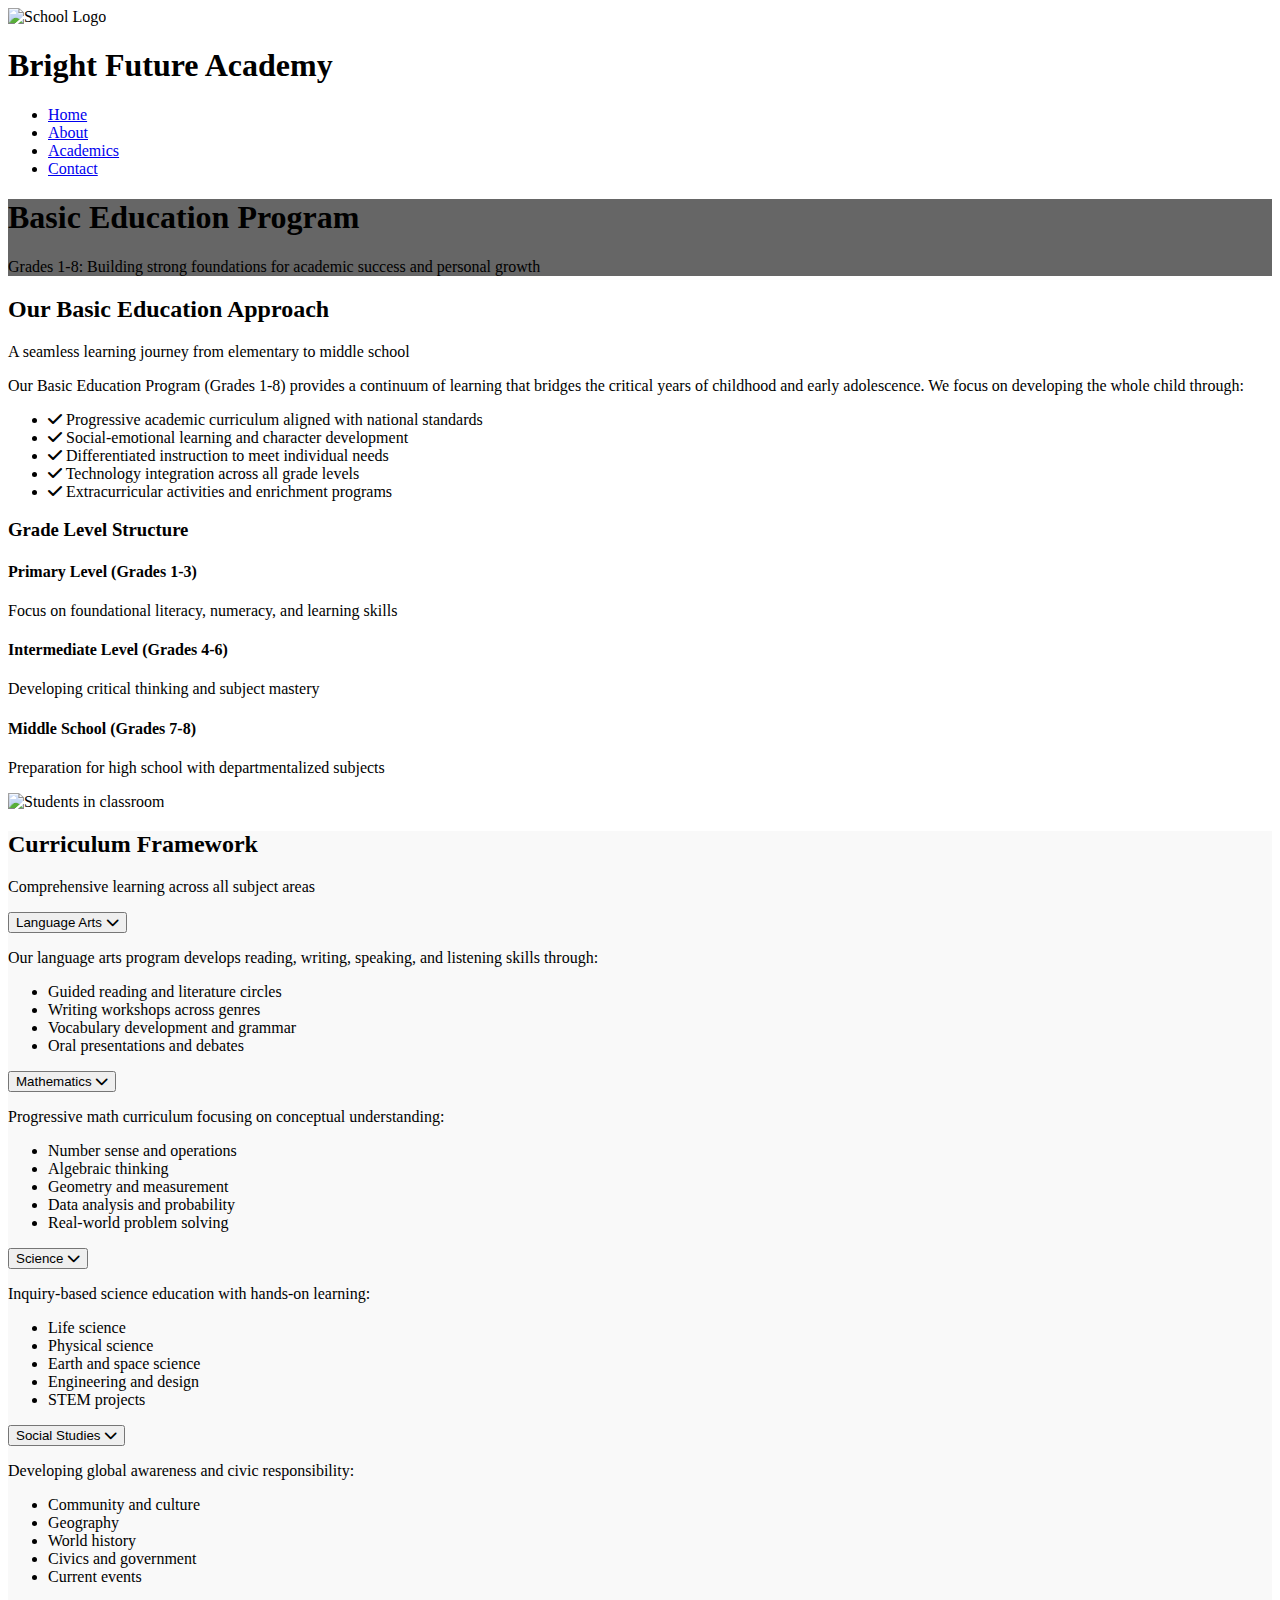
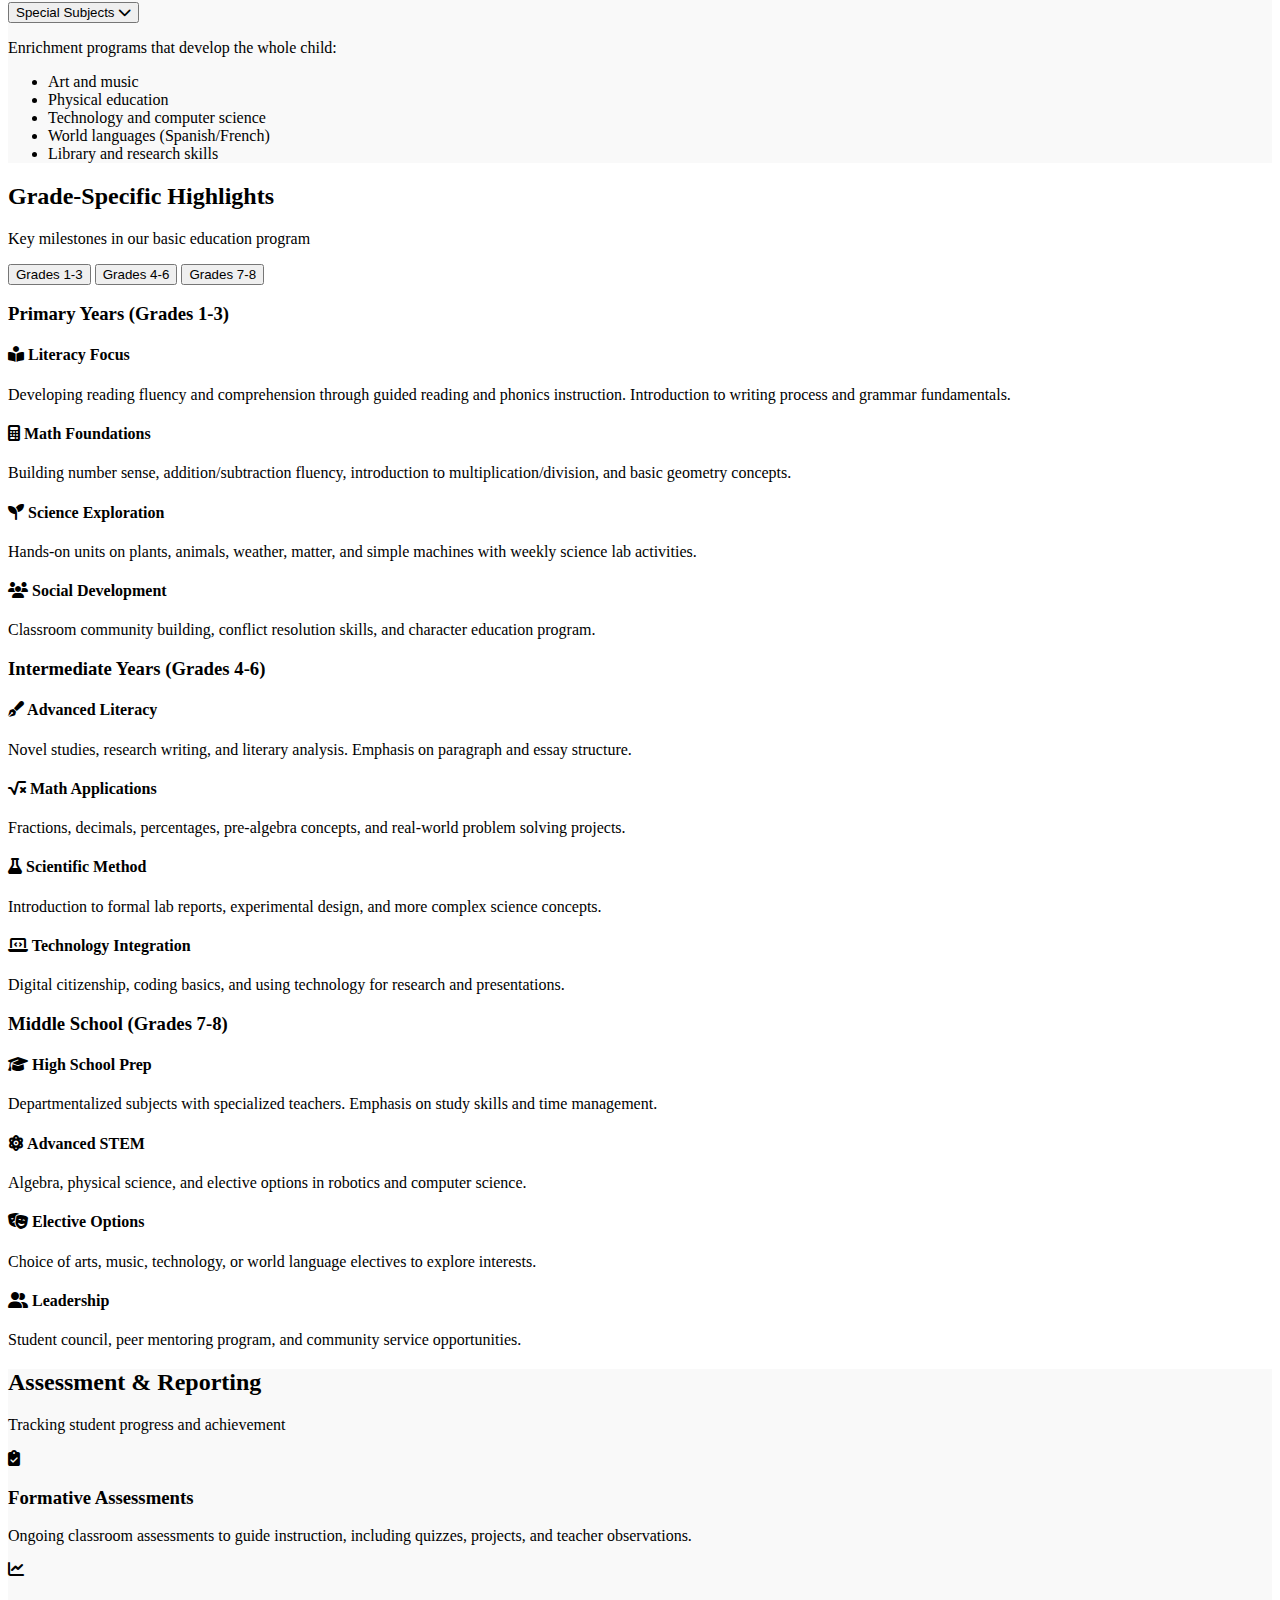
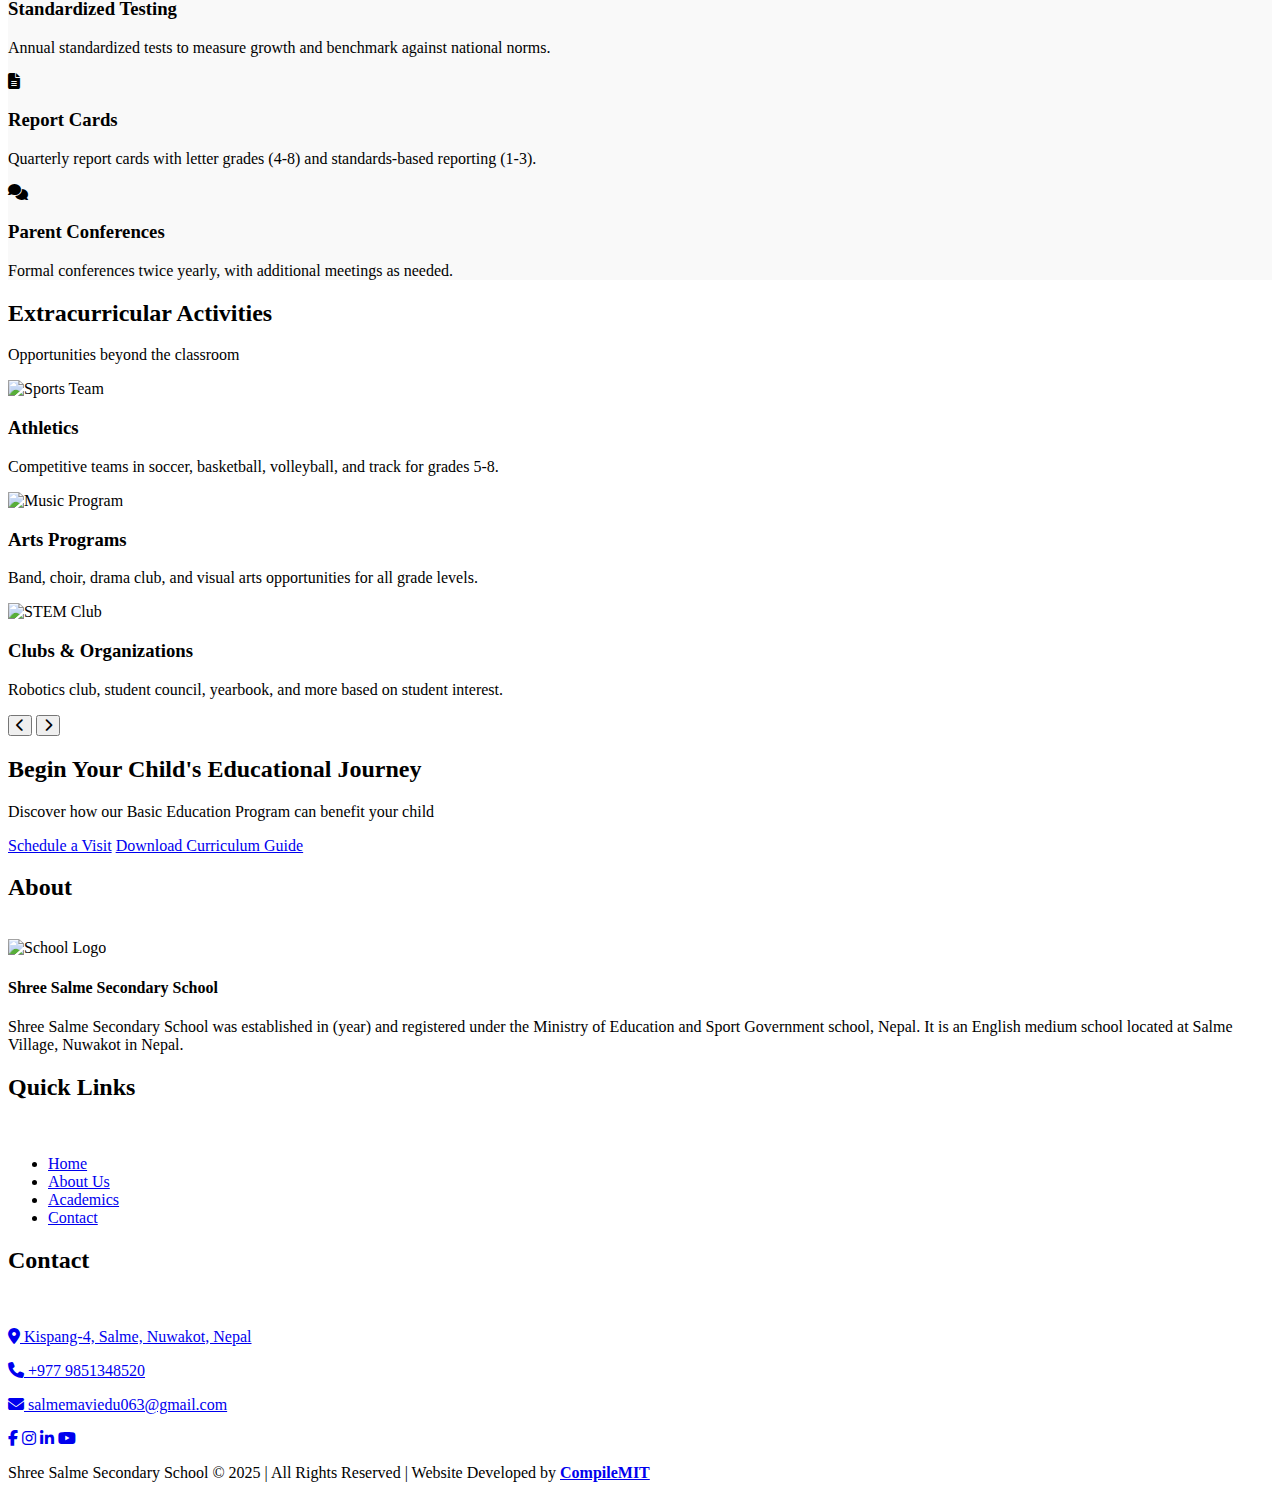
==== basicedu.html @ ad08177d "Update basicedu.html" ====
<!DOCTYPE html>
<html lang="en">
<head>
    <meta charset="UTF-8">
    <meta name="viewport" content="width=device-width, initial-scale=1.0">
    <title>Basic Education (Grades 1-8) | Bright Future Academy</title>
    <link rel="stylesheet" href="https://cdnjs.cloudflare.com/ajax/libs/font-awesome/6.4.0/css/all.min.css">
    <link rel="stylesheet" href="styles.css">
    <link rel="icon" type="image/png" href="img/logo.png">
</head>
<body>
    <!-- Header (Same as other pages) -->
    <header class="header">
        <div class="container">
            <div class="logo">
                <img src="img/logo.png" alt="School Logo">
                <h1>Bright Future Academy</h1>
            </div>
            <nav class="nav">
                <ul class="nav-list">
                    <li><a href="index.html">Home</a></li>
                    <li><a href="index.html#about">About</a></li>
                    <li><a href="index.html#academics">Academics</a></li>
                    <li><a href="index.html#contact">Contact</a></li>
                </ul>
                <div class="hamburger">
                    <span></span>
                    <span></span>
                    <span></span>
                </div>
            </nav>
        </div>
    </header>

    <!-- Hero Section -->
    <section class="program-hero" style="background: linear-gradient(rgba(0, 0, 0, 0.6), rgba(0, 0, 0, 0.6)), url('https://scontent.fktm2-2.fna.fbcdn.net/v/t39.30808-6/476207816_474247209084395_4661154231944522011_n.jpg?_nc_cat=100&ccb=1-7&_nc_sid=833d8c&_nc_eui2=AeEm-fC-kgv01TZ4G8z-7setlxFtkeXbpFSXEW2R5dukVNVQt0EQDt6ShNuAdPe1YqDVW2mf3R9G1Hrn7Qk3nKaS&_nc_ohc=Np47RzeSh88Q7kNvgEFlGc1&_nc_oc=AdnHaZGTuXYAYuhatx04XIdqFsavc0U7cr24R3VfPxmf81Wg2z1yAuR3AiRUYb8Y8--Z9V5l4AibQipH8yzp4jJ7&_nc_zt=23&_nc_ht=scontent.fktm2-2.fna&_nc_gid=anUDcznyyX_Me_DTD6TPjA&oh=00_AYFw53x8xoC4lR_qeYODWuTLDXrfJZUwAq3zdnU8c8LRHQ&oe=67E9A30D') no-repeat center center/cover;">
        <div class="container">
            <div class="hero-content">
                <h1>Basic Education Program</h1>
                <p>Grades 1-8: Building strong foundations for academic success and personal growth</p>
            </div>
        </div>
    </section>

    <!-- Program Overview -->
    <section class="program-overview section-padding">
        <div class="container">
            <div class="section-header">
                <h2>Our Basic Education Approach</h2>
                <p>A seamless learning journey from elementary to middle school</p>
            </div>
            <div class="overview-content">
                <div class="overview-text">
                    <p>Our Basic Education Program (Grades 1-8) provides a continuum of learning that bridges the critical years of childhood and early adolescence. We focus on developing the whole child through:</p>
                    <ul class="features-list">
                        <li><i class="fas fa-check"></i> Progressive academic curriculum aligned with national standards</li>
                        <li><i class="fas fa-check"></i> Social-emotional learning and character development</li>
                        <li><i class="fas fa-check"></i> Differentiated instruction to meet individual needs</li>
                        <li><i class="fas fa-check"></i> Technology integration across all grade levels</li>
                        <li><i class="fas fa-check"></i> Extracurricular activities and enrichment programs</li>
                    </ul>
                    
                    <div class="grade-levels">
                        <h3>Grade Level Structure</h3>
                        <div class="levels-grid">
                            <div class="level-card">
                                <h4>Primary Level (Grades 1-3)</h4>
                                <p>Focus on foundational literacy, numeracy, and learning skills</p>
                            </div>
                            <div class="level-card">
                                <h4>Intermediate Level (Grades 4-6)</h4>
                                <p>Developing critical thinking and subject mastery</p>
                            </div>
                            <div class="level-card">
                                <h4>Middle School (Grades 7-8)</h4>
                                <p>Preparation for high school with departmentalized subjects</p>
                            </div>
                        </div>
                    </div>
                </div>
                <div class="overview-image">
                    <img src="https://scontent.fktm2-2.fna.fbcdn.net/v/t39.30808-6/476117673_474241535751629_5411918001454641810_n.jpg?_nc_cat=108&ccb=1-7&_nc_sid=833d8c&_nc_eui2=AeG2JhD6-UrvgKP9ly2orIIHR1ouj4EmuedHWi6PgSa555-mvLwczuDSzVyhsyxdX-fkPm4VBc5GSRKGkYmlqmVO&_nc_ohc=ffan6PSiZAwQ7kNvgGnm2aG&_nc_oc=AdmpG_rQQ-G6QlSFE6oqefa2lKOY7DaXyCSyR7PaTF5LvB4OHUkVgXVaze0aVitYvDpvBzMrIowdDXwaEeLOy0uf&_nc_zt=23&_nc_ht=scontent.fktm2-2.fna&_nc_gid=xvKbypc39CF4V3CEiZQCuw&oh=00_AYEXHySz24rFdGEiq4tSRZZdCgEpnMcCRG9X80Bh_OZR-g&oe=67E9BDC2" alt="Students in classroom">
                </div>
            </div>
        </div>
    </section>

    <!-- Curriculum Framework -->
    <section class="curriculum-framework section-padding" style="background-color: #f9f9f9;">
        <div class="container">
            <div class="section-header">
                <h2>Curriculum Framework</h2>
                <p>Comprehensive learning across all subject areas</p>
            </div>
            
            <div class="framework-accordion">
                <div class="accordion-item">
                    <button class="accordion-header">
                        <span>Language Arts</span>
                        <i class="fas fa-chevron-down"></i>
                    </button>
                    <div class="accordion-content">
                        <p>Our language arts program develops reading, writing, speaking, and listening skills through:</p>
                        <ul>
                            <li>Guided reading and literature circles</li>
                            <li>Writing workshops across genres</li>
                            <li>Vocabulary development and grammar</li>
                            <li>Oral presentations and debates</li>
                        </ul>
                    </div>
                </div>
                
                <div class="accordion-item">
                    <button class="accordion-header">
                        <span>Mathematics</span>
                        <i class="fas fa-chevron-down"></i>
                    </button>
                    <div class="accordion-content">
                        <p>Progressive math curriculum focusing on conceptual understanding:</p>
                        <ul>
                            <li>Number sense and operations</li>
                            <li>Algebraic thinking</li>
                            <li>Geometry and measurement</li>
                            <li>Data analysis and probability</li>
                            <li>Real-world problem solving</li>
                        </ul>
                    </div>
                </div>
                
                <div class="accordion-item">
                    <button class="accordion-header">
                        <span>Science</span>
                        <i class="fas fa-chevron-down"></i>
                    </button>
                    <div class="accordion-content">
                        <p>Inquiry-based science education with hands-on learning:</p>
                        <ul>
                            <li>Life science</li>
                            <li>Physical science</li>
                            <li>Earth and space science</li>
                            <li>Engineering and design</li>
                            <li>STEM projects</li>
                        </ul>
                    </div>
                </div>
                
                <div class="accordion-item">
                    <button class="accordion-header">
                        <span>Social Studies</span>
                        <i class="fas fa-chevron-down"></i>
                    </button>
                    <div class="accordion-content">
                        <p>Developing global awareness and civic responsibility:</p>
                        <ul>
                            <li>Community and culture</li>
                            <li>Geography</li>
                            <li>World history</li>
                            <li>Civics and government</li>
                            <li>Current events</li>
                        </ul>
                    </div>
                </div>
                
                <div class="accordion-item">
                    <button class="accordion-header">
                        <span>Special Subjects</span>
                        <i class="fas fa-chevron-down"></i>
                    </button>
                    <div class="accordion-content">
                        <p>Enrichment programs that develop the whole child:</p>
                        <ul>
                            <li>Art and music</li>
                            <li>Physical education</li>
                            <li>Technology and computer science</li>
                            <li>World languages (Spanish/French)</li>
                            <li>Library and research skills</li>
                        </ul>
                    </div>
                </div>
            </div>
        </div>
    </section>

    <!-- Grade-Specific Highlights -->
    <section class="grade-highlights section-padding">
        <div class="container">
            <div class="section-header">
                <h2>Grade-Specific Highlights</h2>
                <p>Key milestones in our basic education program</p>
            </div>
            
            <div class="grade-tabs">
                <div class="tab-buttons">
                    <button class="tab-btn active" data-tab="grade1-3">Grades 1-3</button>
                    <button class="tab-btn" data-tab="grade4-6">Grades 4-6</button>
                    <button class="tab-btn" data-tab="grade7-8">Grades 7-8</button>
                </div>
                
                <div class="tab-content active" id="grade1-3">
                    <h3>Primary Years (Grades 1-3)</h3>
                    <div class="tab-grid">
                        <div class="tab-item">
                            <h4><i class="fas fa-book-reader"></i> Literacy Focus</h4>
                            <p>Developing reading fluency and comprehension through guided reading and phonics instruction. Introduction to writing process and grammar fundamentals.</p>
                        </div>
                        <div class="tab-item">
                            <h4><i class="fas fa-calculator"></i> Math Foundations</h4>
                            <p>Building number sense, addition/subtraction fluency, introduction to multiplication/division, and basic geometry concepts.</p>
                        </div>
                        <div class="tab-item">
                            <h4><i class="fas fa-seedling"></i> Science Exploration</h4>
                            <p>Hands-on units on plants, animals, weather, matter, and simple machines with weekly science lab activities.</p>
                        </div>
                        <div class="tab-item">
                            <h4><i class="fas fa-users"></i> Social Development</h4>
                            <p>Classroom community building, conflict resolution skills, and character education program.</p>
                        </div>
                    </div>
                </div>
                
                <div class="tab-content" id="grade4-6">
                    <h3>Intermediate Years (Grades 4-6)</h3>
                    <div class="tab-grid">
                        <div class="tab-item">
                            <h4><i class="fas fa-pen-fancy"></i> Advanced Literacy</h4>
                            <p>Novel studies, research writing, and literary analysis. Emphasis on paragraph and essay structure.</p>
                        </div>
                        <div class="tab-item">
                            <h4><i class="fas fa-square-root-alt"></i> Math Applications</h4>
                            <p>Fractions, decimals, percentages, pre-algebra concepts, and real-world problem solving projects.</p>
                        </div>
                        <div class="tab-item">
                            <h4><i class="fas fa-flask"></i> Scientific Method</h4>
                            <p>Introduction to formal lab reports, experimental design, and more complex science concepts.</p>
                        </div>
                        <div class="tab-item">
                            <h4><i class="fas fa-laptop-code"></i> Technology Integration</h4>
                            <p>Digital citizenship, coding basics, and using technology for research and presentations.</p>
                        </div>
                    </div>
                </div>
                
                <div class="tab-content" id="grade7-8">
                    <h3>Middle School (Grades 7-8)</h3>
                    <div class="tab-grid">
                        <div class="tab-item">
                            <h4><i class="fas fa-graduation-cap"></i> High School Prep</h4>
                            <p>Departmentalized subjects with specialized teachers. Emphasis on study skills and time management.</p>
                        </div>
                        <div class="tab-item">
                            <h4><i class="fas fa-atom"></i> Advanced STEM</h4>
                            <p>Algebra, physical science, and elective options in robotics and computer science.</p>
                        </div>
                        <div class="tab-item">
                            <h4><i class="fas fa-theater-masks"></i> Elective Options</h4>
                            <p>Choice of arts, music, technology, or world language electives to explore interests.</p>
                        </div>
                        <div class="tab-item">
                            <h4><i class="fas fa-user-friends"></i> Leadership</h4>
                            <p>Student council, peer mentoring program, and community service opportunities.</p>
                        </div>
                    </div>
                </div>
            </div>
        </div>
    </section>

    <!-- Assessment and Reporting -->
    <section class="assessment section-padding" style="background-color: #f9f9f9;">
        <div class="container">
            <div class="section-header">
                <h2>Assessment & Reporting</h2>
                <p>Tracking student progress and achievement</p>
            </div>
            
            <div class="assessment-grid">
                <div class="assessment-card">
                    <div class="card-icon">
                        <i class="fas fa-clipboard-check"></i>
                    </div>
                    <h3>Formative Assessments</h3>
                    <p>Ongoing classroom assessments to guide instruction, including quizzes, projects, and teacher observations.</p>
                </div>
                <div class="assessment-card">
                    <div class="card-icon">
                        <i class="fas fa-chart-line"></i>
                    </div>
                    <h3>Standardized Testing</h3>
                    <p>Annual standardized tests to measure growth and benchmark against national norms.</p>
                </div>
                <div class="assessment-card">
                    <div class="card-icon">
                        <i class="fas fa-file-alt"></i>
                    </div>
                    <h3>Report Cards</h3>
                    <p>Quarterly report cards with letter grades (4-8) and standards-based reporting (1-3).</p>
                </div>
                <div class="assessment-card">
                    <div class="card-icon">
                        <i class="fas fa-comments"></i>
                    </div>
                    <h3>Parent Conferences</h3>
                    <p>Formal conferences twice yearly, with additional meetings as needed.</p>
                </div>
            </div>
        </div>
    </section>

    <!-- Extracurricular Activities -->
    <section class="extracurricular section-padding">
        <div class="container">
            <div class="section-header">
                <h2>Extracurricular Activities</h2>
                <p>Opportunities beyond the classroom</p>
            </div>
            
            <div class="activity-slider">
                <div class="activity-slide active">
                    <img src="https://via.placeholder.com/800x500" alt="Sports Team">
                    <div class="slide-content">
                        <h3>Athletics</h3>
                        <p>Competitive teams in soccer, basketball, volleyball, and track for grades 5-8.</p>
                    </div>
                </div>
                <div class="activity-slide">
                    <img src="https://via.placeholder.com/800x500" alt="Music Program">
                    <div class="slide-content">
                        <h3>Arts Programs</h3>
                        <p>Band, choir, drama club, and visual arts opportunities for all grade levels.</p>
                    </div>
                </div>
                <div class="activity-slide">
                    <img src="https://via.placeholder.com/800x500" alt="STEM Club">
                    <div class="slide-content">
                        <h3>Clubs & Organizations</h3>
                        <p>Robotics club, student council, yearbook, and more based on student interest.</p>
                    </div>
                </div>
                <div class="slider-controls">
                    <button class="slider-prev"><i class="fas fa-chevron-left"></i></button>
                    <button class="slider-next"><i class="fas fa-chevron-right"></i></button>
                </div>
                <div class="slider-dots">
                    <span class="dot active"></span>
                    <span class="dot"></span>
                    <span class="dot"></span>
                </div>
            </div>
        </div>
    </section>

    <!-- CTA Section -->
    <section class="program-cta section-padding">
        <div class="container">
            <div class="cta-content">
                <h2>Begin Your Child's Educational Journey</h2>
                <p>Discover how our Basic Education Program can benefit your child</p>
                <div class="cta-buttons">
                    <a href="index.html#contact" class="btn btn-primary">Schedule a Visit</a>
                    <a href="#" class="btn btn-secondary">Download Curriculum Guide</a>
                </div>
            </div>
        </div>
    </section>

    <!-- Footer (Same as other pages) -->
     <!-- Footer -->
     <footer class="footer">
        <div class="container">
            <div class="footer-content">
                <div class="footer-about">
                    <h2>About</h2><br>
                    <div class="logo">
                        <img src="img/logo.png" alt="School Logo">
                        <h4>Shree Salme Secondary School</h4>
                    </div>
                    <p>Shree Salme Secondary School was established in (year) and registered under the Ministry of Education and Sport Government school, Nepal. It is an English medium school located at Salme Village, Nuwakot in Nepal.</p>
                </div>
                <div class="footer-links">
                    <h2>Quick Links</h2><br>
                    <ul>
                        <li><a href="#home">Home</a></li>
                        <li><a href="#about">About Us</a></li>
                        <li><a href="#academics">Academics</a></li>
                        <li><a href="#contact">Contact</a></li>
                    </ul>
                </div>
                
                <div class="footer-about">
                    <h2>Contact</h2><br>
                    <div class="text">
                        <a href="https://maps.app.goo.gl/MGfnGiFA3TENCZ4X8" target="_blank"> 
                          <p>
                            <i class="fas fa-map-marker-alt"></i> 
                            <span>Kispang-4, Salme, Nuwakot, Nepal</span>
                          </p>
                        </a>
                        <a href="tel:+977 9851348520" target="_blank">
                          <p>
                            <i class="fas fa-phone"></i>
                            <span>+977 9851348520</span>
                          </p>
                        </a>
                        
                        <a href="mailto:salmemaviedu063@gmail.com" target="_blank">
                          <p><i class="fas fa-envelope"></i>
                            <span>salmemaviedu063@gmail.com</span>
                          </p>
                        </a>
                        
                      </div>
                    
                    <div class="social-links">
                        <a href="https://www.facebook.com/profile.php?id=100094973591242"><i class="fab fa-facebook-f"></i></a>
                        <a href="#"><i class="fab fa-instagram"></i></a>
                        <a href="#"><i class="fab fa-linkedin-in"></i></a>
                        <a href="#"><i class="fab fa-youtube"></i></a>
                    </div>
                </div>
        </div>
        <div class="footer-bottom" >
            <p> Shree Salme Secondary School &copy; 2025 | All Rights Reserved | Website Developed by <a href="https://www.linkedin.com/company/compilemit/" class="compileMIT"><b>CompileMIT</b></a></p>
        </div>
    </footer>


    <script src="script.js"></script>
</body>
</html>
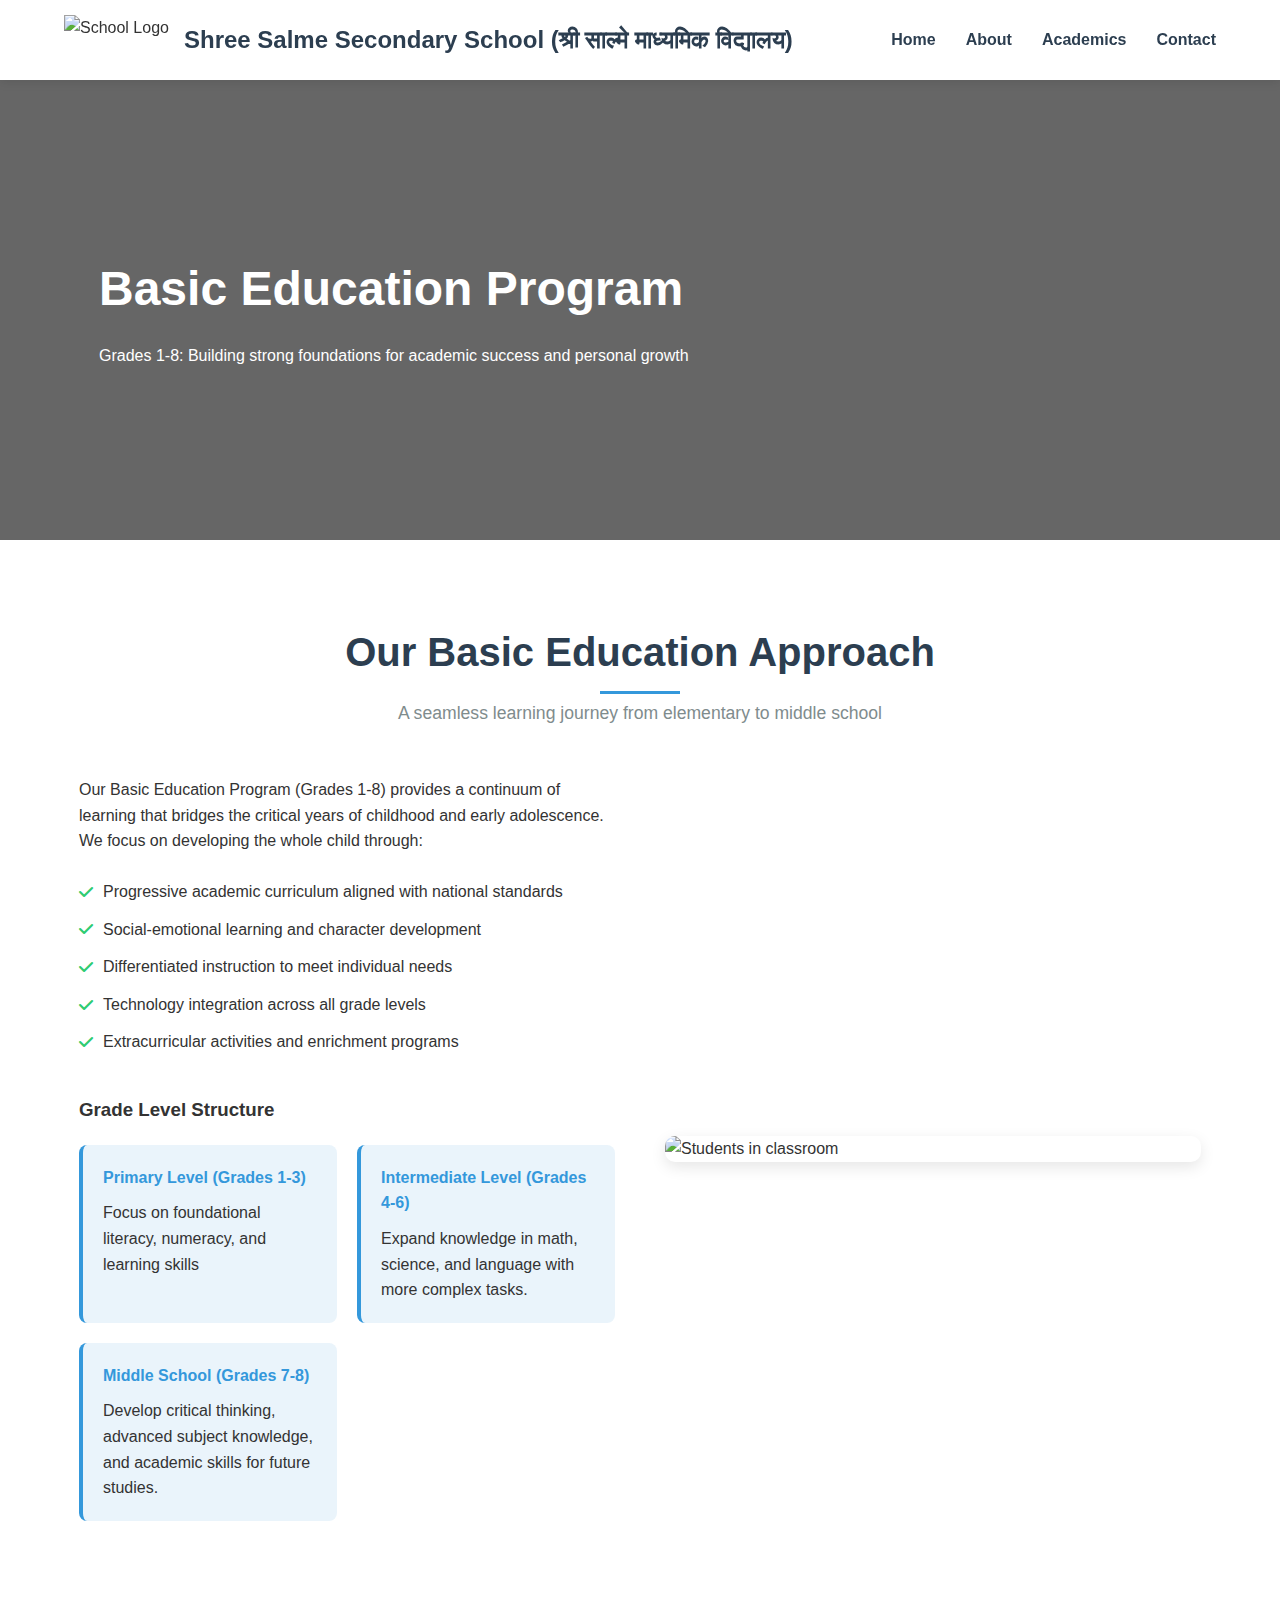
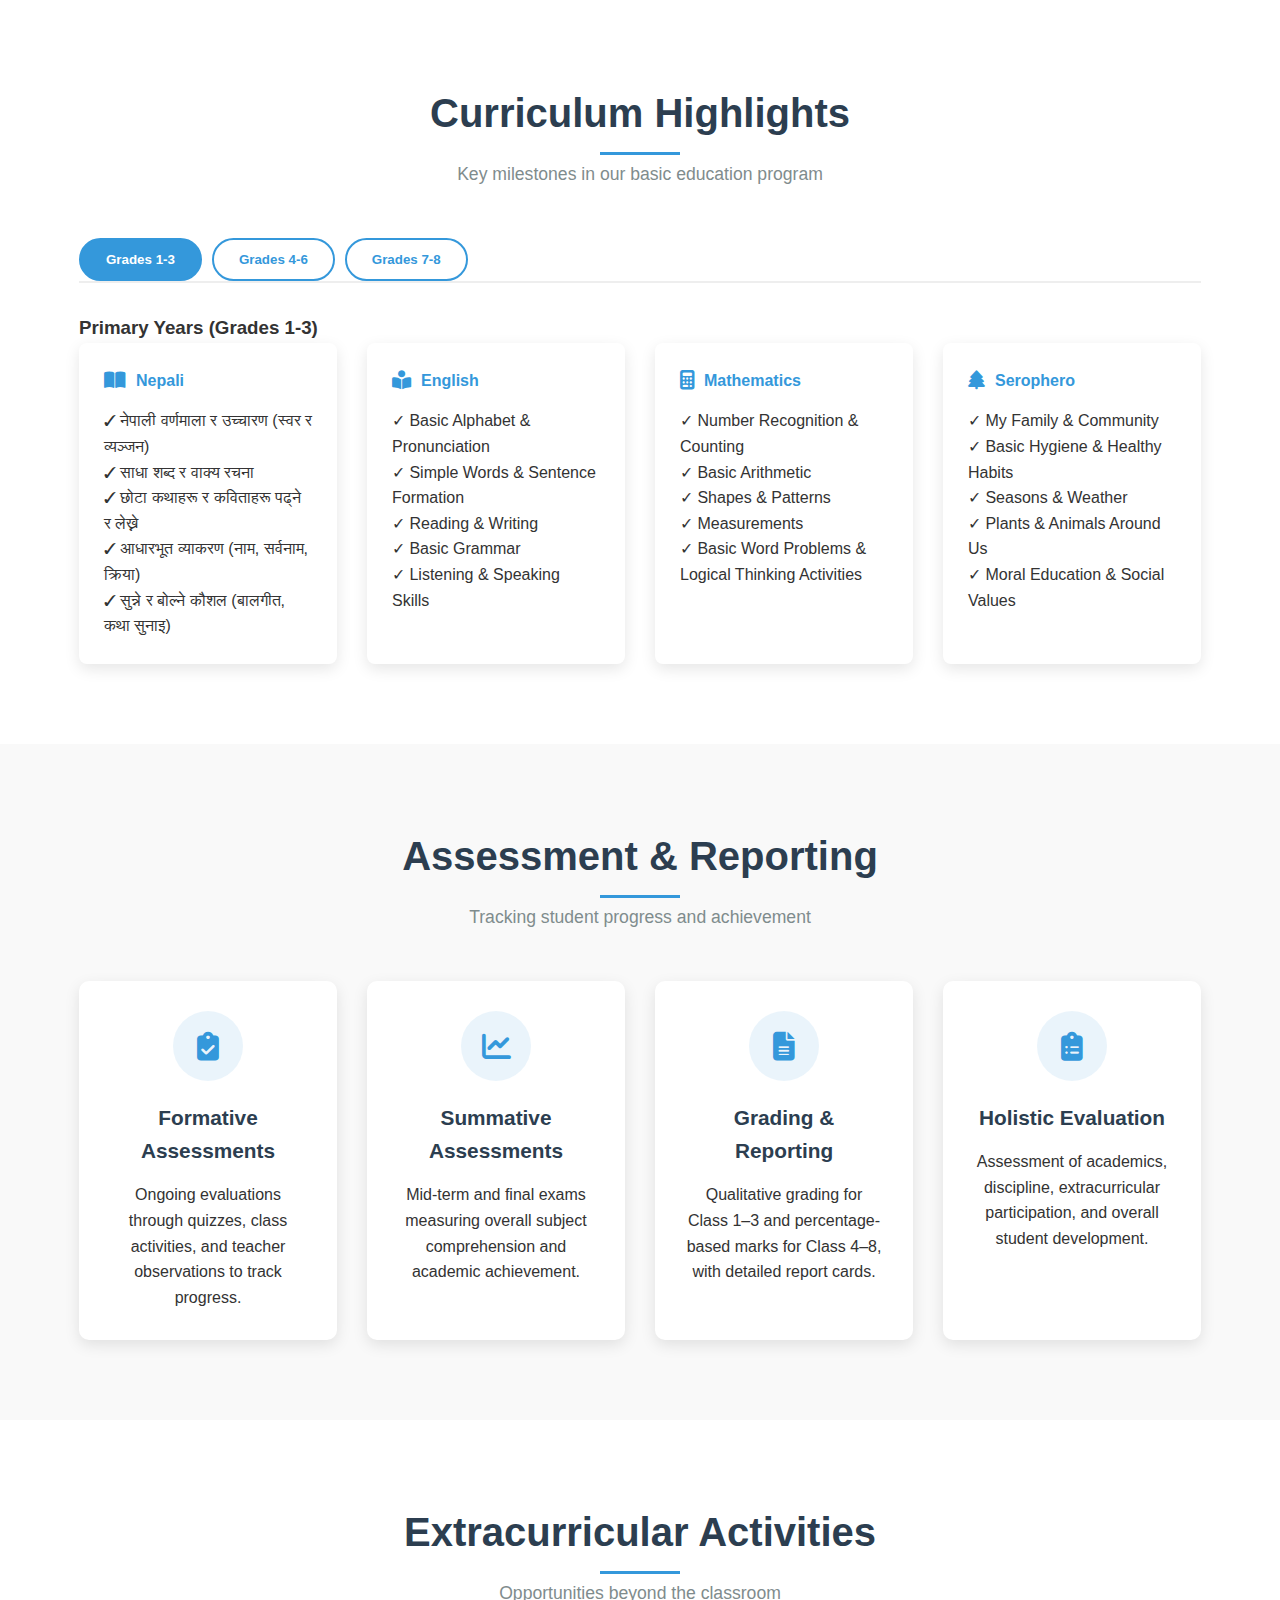
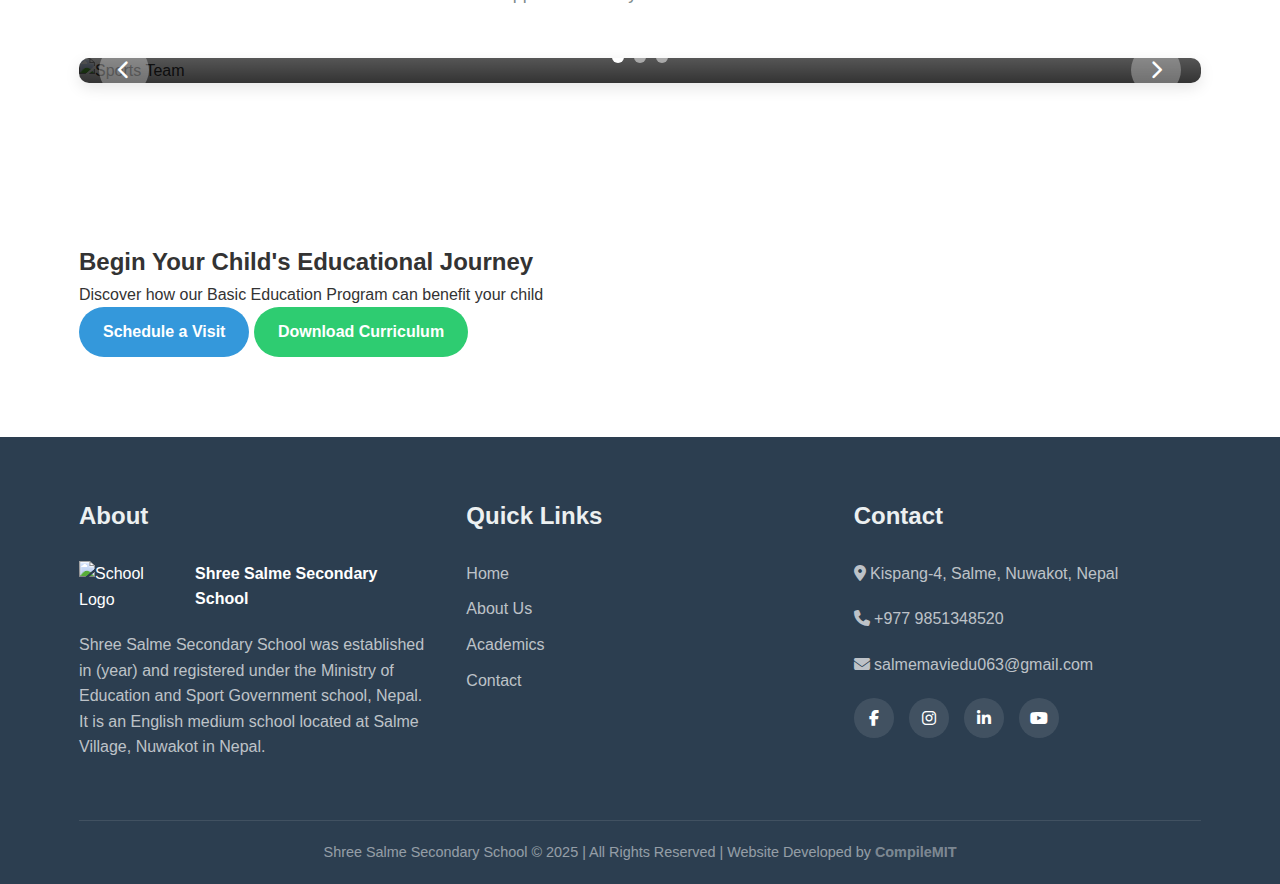
==== commit 1884cfaf: "Add files via upload" ====
--- a/basicedu.html
+++ b/basicedu.html
@@ -3,10 +3,12 @@
 <head>
     <meta charset="UTF-8">
     <meta name="viewport" content="width=device-width, initial-scale=1.0">
-    <title>Basic Education (Grades 1-8) | Bright Future Academy</title>
+    <title>Basic Education (Grades 1-8) | Shree Salme Secondary School</title>
     <link rel="stylesheet" href="https://cdnjs.cloudflare.com/ajax/libs/font-awesome/6.4.0/css/all.min.css">
     <link rel="stylesheet" href="styles.css">
     <link rel="icon" type="image/png" href="img/logo.png">
+
+    
 </head>
 <body>
     <!-- Header (Same as other pages) -->
@@ -14,7 +16,7 @@
         <div class="container">
             <div class="logo">
                 <img src="img/logo.png" alt="School Logo">
-                <h1>Bright Future Academy</h1>
+                <h1>Shree Salme Secondary School (श्री साल्मे माध्यमिक विद्यालय)</h1>
             </div>
             <nav class="nav">
                 <ul class="nav-list">
@@ -69,11 +71,11 @@
                             </div>
                             <div class="level-card">
                                 <h4>Intermediate Level (Grades 4-6)</h4>
-                                <p>Developing critical thinking and subject mastery</p>
+                                <p>Expand knowledge in math, science, and language with more complex tasks.</p>
                             </div>
                             <div class="level-card">
                                 <h4>Middle School (Grades 7-8)</h4>
-                                <p>Preparation for high school with departmentalized subjects</p>
+                                <p>Develop critical thinking, advanced subject knowledge, and academic skills for future studies.</p>
                             </div>
                         </div>
                     </div>
@@ -86,7 +88,7 @@
     </section>
 
     <!-- Curriculum Framework -->
-    <section class="curriculum-framework section-padding" style="background-color: #f9f9f9;">
+    <!--<section class="curriculum-framework section-padding" style="background-color: #f9f9f9;">
         <div class="container">
             <div class="section-header">
                 <h2>Curriculum Framework</h2>
@@ -179,13 +181,13 @@
                 </div>
             </div>
         </div>
-    </section>
-
-    <!-- Grade-Specific Highlights -->
+    </section> -->
+
+    <!-- Curriculum Highlights -->
     <section class="grade-highlights section-padding">
         <div class="container">
             <div class="section-header">
-                <h2>Grade-Specific Highlights</h2>
+                <h2>Curriculum Highlights</h2>
                 <p>Key milestones in our basic education program</p>
             </div>
             
@@ -200,20 +202,44 @@
                     <h3>Primary Years (Grades 1-3)</h3>
                     <div class="tab-grid">
                         <div class="tab-item">
-                            <h4><i class="fas fa-book-reader"></i> Literacy Focus</h4>
-                            <p>Developing reading fluency and comprehension through guided reading and phonics instruction. Introduction to writing process and grammar fundamentals.</p>
-                        </div>
-                        <div class="tab-item">
-                            <h4><i class="fas fa-calculator"></i> Math Foundations</h4>
-                            <p>Building number sense, addition/subtraction fluency, introduction to multiplication/division, and basic geometry concepts.</p>
-                        </div>
-                        <div class="tab-item">
-                            <h4><i class="fas fa-seedling"></i> Science Exploration</h4>
-                            <p>Hands-on units on plants, animals, weather, matter, and simple machines with weekly science lab activities.</p>
-                        </div>
-                        <div class="tab-item">
-                            <h4><i class="fas fa-users"></i> Social Development</h4>
-                            <p>Classroom community building, conflict resolution skills, and character education program.</p>
+                            <h4><i class="fas fa-book-open"></i> Nepali </h4>
+                            <ul>
+                                <li>✓ नेपाली वर्णमाला र उच्चारण (स्वर र व्यञ्जन) </li>
+                                <li>✓ साधा शब्द र वाक्य रचना</li>
+                                <li>✓ छोटा कथाहरू र कविताहरू पढ्ने र लेख्ने </li>
+                                <li>✓ आधारभूत व्याकरण (नाम, सर्वनाम, क्रिया)</li>
+                                <li>✓ सुन्ने र बोल्ने कौशल (बालगीत, कथा सुनाइ) </li>
+                            </ul>
+                        </div>
+                        <div class="tab-item">
+                            <h4><i class="fas fa-book-reader"></i> English </h4>
+                            <ul>
+                                <li>✓ Basic Alphabet & Pronunciation </li>
+                                <li>✓ Simple Words & Sentence Formation</li>
+                                <li>✓ Reading & Writing </li>
+                                <li>✓ Basic Grammar </li>
+                                <li>✓ Listening & Speaking Skills </li>
+                            </ul>
+                        </div>
+                        <div class="tab-item">
+                            <h4><i class="fas fa-calculator"></i> Mathematics </h4>
+                            <ul>
+                                <li>✓ Number Recognition & Counting</li>
+                                <li>✓ Basic Arithmetic</li>
+                                <li>✓ Shapes & Patterns </li>
+                                <li>✓ Measurements </li>
+                                <li>✓ Basic Word Problems & Logical Thinking Activities </li>
+                            </ul>
+                        </div>
+                        <div class="tab-item">
+                            <h4><i class="fas fa-tree"></i> Serophero</h4>
+                            <ul>
+                                <li>✓ My Family & Community</li>
+                                <li>✓ Basic Hygiene & Healthy Habits</li>
+                                <li>✓ Seasons & Weather</li>
+                                <li>✓ Plants & Animals Around Us </li>
+                                <li>✓ Moral Education & Social Values </li>
+                            </ul>
                         </div>
                     </div>
                 </div>
@@ -222,20 +248,60 @@
                     <h3>Intermediate Years (Grades 4-6)</h3>
                     <div class="tab-grid">
                         <div class="tab-item">
-                            <h4><i class="fas fa-pen-fancy"></i> Advanced Literacy</h4>
-                            <p>Novel studies, research writing, and literary analysis. Emphasis on paragraph and essay structure.</p>
-                        </div>
-                        <div class="tab-item">
-                            <h4><i class="fas fa-square-root-alt"></i> Math Applications</h4>
-                            <p>Fractions, decimals, percentages, pre-algebra concepts, and real-world problem solving projects.</p>
-                        </div>
-                        <div class="tab-item">
-                            <h4><i class="fas fa-flask"></i> Scientific Method</h4>
-                            <p>Introduction to formal lab reports, experimental design, and more complex science concepts.</p>
-                        </div>
-                        <div class="tab-item">
-                            <h4><i class="fas fa-laptop-code"></i> Technology Integration</h4>
-                            <p>Digital citizenship, coding basics, and using technology for research and presentations.</p>
+                            <h4><i class="fas fa-pen-fancy"></i> Nepali</h4>
+                            <ul>
+                                <li>✓ उन्नत पढाइ र लेखाइ (कथा, निबन्ध, कविता)</li>
+                                <li>✓ आधारभूत व्याकरण र वाक्य संरचना</li>
+                                <li>✓ रचनात्मक लेखन र बोध</li>
+                            </ul>
+                        </div>
+                        <div class="tab-item">
+                            <h4><i class="fas fa-book"></i> English</h4>
+                            <ul>
+                                <li>✓ Vocabulary, sentence formation & comprehension.</li>
+                                <li>✓ Basic grammar (tenses, conjunctions, verbs).</li>
+                                <li>✓ Speaking, listening & writing skills.</li>
+                            </ul>
+                        </div>
+                        <div class="tab-item">
+                            <h4><i class="fas fa-square-root-alt"></i> Mathematics</h4>
+                            <ul>
+                                <li>✓ Operations with large numbers, fractions, decimals.</li>
+                                <li>✓ Basic geometry, measurements & word problems.</li>
+                                <li>✓ Introduction to algebra & data interpretation.</li>
+                            </ul>
+                        </div>
+                        <div class="tab-item">
+                            <h4><i class="fas fa-flask"></i> Science</h4>
+                            <ul>
+                                <li>✓ Living things, ecosystems & food chains.</li>
+                                <li>✓ Energy, force, motion & simple machines.</li>
+                                <li>✓ Human body systems & environment.</li>
+                            </ul>
+                        </div>
+                        <div class="tab-item">
+                            <h4><i class="fas fa-users"></i> Social Studies</h4>
+                            <ul>
+                                <li>✓ Community, culture & history of Nepal.</li>
+                                <li>✓ Government, citizenship & responsibilities.</li>
+                                <li>✓ Maps, geography & natural resources.</li>
+                            </ul>
+                        </div>
+                        <div class="tab-item">
+                            <h4><i class="fas fa-seedling"></i> Health & Physical Educatoin</h4>
+                            <ul>
+                                <li>✓ Hygiene, nutrition & healthy habits.</li>
+                                <li>✓ Physical activities, games & first aid.</li>
+                                <li>✓ Safety & emotional well-being.</li>
+                            </ul>
+                        </div>
+                        <div class="tab-item">
+                            <h4><i class="fas fa-home"></i> Local Curriculum</h4>
+                            <ul>
+                                <li>✓ Local history, culture & traditions.</li>
+                                <li>✓ Occupations & environmental conservation.</li>
+                                <li>✓ Community-based projects & activities.</li>
+                            </ul>
                         </div>
                     </div>
                 </div>
@@ -244,20 +310,60 @@
                     <h3>Middle School (Grades 7-8)</h3>
                     <div class="tab-grid">
                         <div class="tab-item">
-                            <h4><i class="fas fa-graduation-cap"></i> High School Prep</h4>
-                            <p>Departmentalized subjects with specialized teachers. Emphasis on study skills and time management.</p>
-                        </div>
-                        <div class="tab-item">
-                            <h4><i class="fas fa-atom"></i> Advanced STEM</h4>
-                            <p>Algebra, physical science, and elective options in robotics and computer science.</p>
-                        </div>
-                        <div class="tab-item">
-                            <h4><i class="fas fa-theater-masks"></i> Elective Options</h4>
-                            <p>Choice of arts, music, technology, or world language electives to explore interests.</p>
-                        </div>
-                        <div class="tab-item">
-                            <h4><i class="fas fa-user-friends"></i> Leadership</h4>
-                            <p>Student council, peer mentoring program, and community service opportunities.</p>
+                            <h4><i class="fas fa-pen-fancy"></i> Nepali</h4>
+                            <ul>
+                                <li>✓ उच्चस्तरीय पढाइ, लेखाइ र व्याकरण</li>
+                                <li>✓ निबन्ध, कविता र रचनात्मक लेखन</li>
+                                <li>✓ साहित्य र बोध कौशल</li>
+                            </ul>
+                        </div>
+                        <div class="tab-item">
+                            <h4><i class="fas fa-book"></i> English</h4>
+                            <ul>
+                                <li>✓ Grammar, vocabulary & sentence structure.</li>
+                                <li>✓ Reading, writing & comprehension.</li>
+                                <li>✓ Speaking, listening & critical thinking.</li>
+                            </ul>
+                        </div>
+                        <div class="tab-item">
+                            <h4><i class="fas fa-square-root-alt"></i> Mathematics</h4>
+                            <ul>
+                                <li>✓ Algebra, geometry & trigonometry basics.</li>
+                                <li>✓ Fractions, decimals & percentages.</li>
+                                <li>✓ Data interpretation & word problems.</li>
+                            </ul>
+                        </div>
+                        <div class="tab-item">
+                            <h4><i class="fas fa-flask"></i> Science</h4>
+                            <ul>
+                                <li>✓ Human body, ecosystems & environment.</li>
+                                <li>✓ Energy, force, motion & simple machines.</li>
+                                <li>✓ Chemical reactions & basic physics concepts.</li>
+                            </ul>
+                        </div>
+                        <div class="tab-item">
+                            <h4><i class="fas fa-globe"></i> Social Studies</h4>
+                            <ul>
+                                <li>✓ Nepal’s history, geography & governance.</li>
+                                <li>✓ Citizenship, rights & responsibilities.</li>
+                                <li>✓ Culture, economy & global connections.</li>
+                            </ul>
+                        </div>
+                        <div class="tab-item">
+                            <h4><i class="fas fa-seedling"></i> Health & Physical Education</h4>
+                            <ul>
+                                <li>✓ Personal hygiene & mental well-being.</li>
+                                <li>✓ First aid, safety & physical fitness..</li>
+                                <li>✓ Healthy habits & social relationships.</li>
+                            </ul>
+                        </div>
+                        <div class="tab-item">
+                            <h4><i class="fas fa-home"></i> Local Curriculum</h4>
+                            <ul>
+                                <li>✓ Local history, traditions & lifestyle.</li>
+                                <li>✓ Environmental conservation & sustainability.</li>
+                                <li>✓ Practical community-based activities.</li>
+                            </ul>
                         </div>
                     </div>
                 </div>
@@ -279,28 +385,28 @@
                         <i class="fas fa-clipboard-check"></i>
                     </div>
                     <h3>Formative Assessments</h3>
-                    <p>Ongoing classroom assessments to guide instruction, including quizzes, projects, and teacher observations.</p>
+                    <p>Ongoing evaluations through quizzes, class activities, and teacher observations to track progress.</p>
                 </div>
                 <div class="assessment-card">
                     <div class="card-icon">
                         <i class="fas fa-chart-line"></i>
                     </div>
-                    <h3>Standardized Testing</h3>
-                    <p>Annual standardized tests to measure growth and benchmark against national norms.</p>
+                    <h3>Summative Assessments</h3>
+                    <p>Mid-term and final exams measuring overall subject comprehension and academic achievement.</p>
                 </div>
                 <div class="assessment-card">
                     <div class="card-icon">
                         <i class="fas fa-file-alt"></i>
                     </div>
-                    <h3>Report Cards</h3>
-                    <p>Quarterly report cards with letter grades (4-8) and standards-based reporting (1-3).</p>
+                    <h3>Grading & Reporting</h3>
+                    <p>Qualitative grading for Class 1–3 and percentage-based marks for Class 4–8, with detailed report cards.</p>
                 </div>
                 <div class="assessment-card">
                     <div class="card-icon">
-                        <i class="fas fa-comments"></i>
-                    </div>
-                    <h3>Parent Conferences</h3>
-                    <p>Formal conferences twice yearly, with additional meetings as needed.</p>
+                        <i class="fas fa-clipboard-list"></i>
+                    </div>
+                    <h3>Holistic Evaluation</h3>
+                    <p>Assessment of academics, discipline, extracurricular participation, and overall student development.</p>
                 </div>
             </div>
         </div>
@@ -357,7 +463,7 @@
                 <p>Discover how our Basic Education Program can benefit your child</p>
                 <div class="cta-buttons">
                     <a href="index.html#contact" class="btn btn-primary">Schedule a Visit</a>
-                    <a href="#" class="btn btn-secondary">Download Curriculum Guide</a>
+                    <a href="https://moecdc.gov.np/en/curriculum" class="btn btn-secondary">Download Curriculum</a>
                 </div>
             </div>
         </div>
@@ -419,11 +525,11 @@
                 </div>
         </div>
         <div class="footer-bottom" >
-            <p> Shree Salme Secondary School &copy; 2025 | All Rights Reserved | Website Developed by <a href="https://www.linkedin.com/company/compilemit/" class="compileMIT"><b>CompileMIT</b></a></p>
+            <p> Shree Salme Secondary School &copy; 2025 | All Rights Reserved | Website Developed by <a href="https://www.linkedin.com/company/compilemit/" class="CompileMIT"><b>CompileMIT</b></a></p>
         </div>
     </footer>
 
 
     <script src="script.js"></script>
 </body>
-</html>
+</html>--- a/styles.css
+++ b/styles.css
@@ -0,0 +1,1465 @@
+/* Global Styles */
+:root {
+    --primary-color: #3498db;
+    --secondary-color: #2ecc71;
+    --dark-color: #2c3e50;
+    --light-color: #ecf0f1;
+    --accent-color: #e74c3c;
+    --text-color: #333;
+    --text-light: #7f8c8d;
+    --white: #fff;
+    --shadow: 0 5px 15px rgba(0, 0, 0, 0.1);
+    --transition: all 0.3s ease;
+}
+
+* {
+    margin: 0;
+    padding: 0;
+    box-sizing: border-box;
+}
+
+body {
+    font-family: 'Segoe UI', Tahoma, Geneva, Verdana, sans-serif;
+    line-height: 1.6;
+    color: var(--text-color);
+    background-color: var(--white);
+    overflow-x: hidden;
+}
+
+a {
+    text-decoration: none;
+    color: inherit;
+}
+
+ul {
+    list-style: none;
+}
+
+img {
+    max-width: 100%;
+    height: auto;
+}
+
+.container {
+    width: 90%;
+    max-width: 1200px;
+    margin: 0 auto;
+    padding: 0 15px;
+}
+
+.btn {
+    display: inline-block;
+    padding: 12px 24px;
+    border-radius: 30px;
+    font-weight: 600;
+    text-align: center;
+    cursor: pointer;
+    transition: var(--transition);
+    border: none;
+}
+
+.btn-primary {
+    background-color: var(--primary-color);
+    color: var(--white);
+}
+
+.btn-primary:hover {
+    background-color: #2980b9;
+    transform: translateY(-3px);
+    box-shadow: var(--shadow);
+}
+
+.btn-secondary {
+    background-color: var(--secondary-color);
+    color: var(--white);
+}
+
+.btn-secondary:hover {
+    background-color: #27ae60;
+    transform: translateY(-3px);
+    box-shadow: var(--shadow);
+}
+
+.btn-outline {
+    background-color: transparent;
+    border: 2px solid var(--primary-color);
+    color: var(--primary-color);
+}
+
+.btn-outline:hover {
+    background-color: var(--primary-color);
+    color: var(--white);
+    transform: translateY(-3px);
+}
+
+.btn-small {
+    padding: 8px 16px;
+    font-size: 0.9rem;
+}
+
+.section-padding {
+    padding: 80px 0;
+}
+
+.section-header {
+    text-align: center;
+    margin-bottom: 50px;
+}
+
+.section-header h2 {
+    font-size: 2.5rem;
+    color: var(--dark-color);
+    margin-bottom: 15px;
+    position: relative;
+    display: inline-block;
+}
+
+.section-header h2::after {
+    content: '';
+    position: absolute;
+    bottom: -10px;
+    left: 50%;
+    transform: translateX(-50%);
+    width: 80px;
+    height: 3px;
+    background-color: var(--primary-color);
+}
+
+.section-header p {
+    color: var(--text-light);
+    font-size: 1.1rem;
+    max-width: 700px;
+    margin: 0 auto;
+}
+
+/* Header Styles */
+.header {
+    position: fixed;
+    top: 0;
+    left: 0;
+    width: 100%;
+    z-index: 1000;
+    background-color: var(--white);
+    box-shadow: 0 2px 10px rgba(0, 0, 0, 0.1);
+    transition: var(--transition);
+}
+
+.header.scrolled {
+    background-color: rgba(255, 255, 255, 0.95);
+    box-shadow: 0 5px 20px rgba(0, 0, 0, 0.1);
+}
+
+.header .container {
+    display: flex;
+    justify-content: space-between;
+    align-items: center;
+    padding: 15px 0;
+}
+
+.logo {
+    display: flex;
+    align-items: center;
+    gap: 15px;
+}
+
+.logo img {
+    height: 50px;
+    width: auto;
+}
+
+.logo h1 {
+    font-size: 1.5rem;
+    color: var(--dark-color);
+    font-weight: 700;
+}
+
+.nav-list {
+    display: flex;
+    gap: 30px;
+}
+
+.nav-list li a {
+    font-weight: 600;
+    color: var(--dark-color);
+    transition: var(--transition);
+    position: relative;
+}
+
+.nav-list li a::after {
+    content: '';
+    position: absolute;
+    bottom: -5px;
+    left: 0;
+    width: 0;
+    height: 2px;
+    background-color: var(--primary-color);
+    transition: var(--transition);
+}
+
+.nav-list li a:hover::after {
+    width: 100%;
+}
+
+.nav-list li a:hover {
+    color: var(--primary-color);
+}
+
+.hamburger {
+    display: none;
+    cursor: pointer;
+    flex-direction: column;
+    gap: 5px;
+}
+
+.hamburger span {
+    display: block;
+    width: 25px;
+    height: 3px;
+    background-color: var(--dark-color);
+    transition: var(--transition);
+}
+
+/* Hero Section */
+.hero {
+    height: 100vh;
+    min-height: 700px;
+    background: linear-gradient(rgba(0, 0, 0, 0.6), rgba(0, 0, 0, 0.6)), 
+                url('https://scontent.fktm7-1.fna.fbcdn.net/v/t39.30808-6/441971403_297186563457128_5827421614744069416_n.jpg?_nc_cat=110&ccb=1-7&_nc_sid=6ee11a&_nc_eui2=AeES81SlehxdvLzfcluOvmK4r4sfNW5-75ivix81bn7vmMshgDEnS-efV9PZJy_vGwgjcy7KdUnAk-dHgUvOoio8&_nc_ohc=nd-Zs09zlzUQ7kNvgHcdD2n&_nc_oc=AdluxNvFMGRqqG4Z5VLiTzTkL4f1KlPKjK3G7DDQGF82vB6oeIeQqQypTCihy9yWngk&_nc_zt=23&_nc_ht=scontent.fktm7-1.fna&_nc_gid=xxDjclhF_h6AqP9k3PsJPw&oh=00_AYEUC-PKn293JpobmYdqCrk6xJfchb6HbkKY0rcb8mxflA&oe=67E8AF60') no-repeat center center/cover;
+    color: var(--white);
+    display: flex;
+    align-items: center;
+    text-align: center;
+    padding-top: 80px;
+}
+
+.hero-content {
+    max-width: 800px;
+    margin: 0 auto;
+    padding: 0 20px;
+}
+
+.hero h2 {
+    font-size: 3.5rem;
+    margin-bottom: 20px;
+    animation: fadeInDown 1s ease;
+}
+
+.hero p {
+    font-size: 1.3rem;
+    margin-bottom: 30px;
+    animation: fadeInUp 1s ease 0.3s both;
+}
+
+.hero-buttons {
+    display: flex;
+    justify-content: center;
+    gap: 20px;
+    animation: fadeInUp 1s ease 0.6s both;
+}
+
+/* About Section */
+.about-content {
+    display: flex;
+    gap: 50px;
+    align-items: center;
+}
+
+.about-text {
+    flex: 1;
+}
+
+.about-text h3 {
+    font-size: 1.8rem;
+    color: var(--dark-color);
+    margin-bottom: 20px;
+}
+
+.about-text p {
+    margin-bottom: 20px;
+    font-size: 1.1rem;
+    line-height: 1.8;
+}
+
+.values-list {
+    margin: 30px 0;
+}
+
+.values-list li {
+    margin-bottom: 15px;
+    display: flex;
+    align-items: center;
+    gap: 10px;
+    font-size: 1.1rem;
+}
+
+.values-list i {
+    color: var(--secondary-color);
+    font-size: 1.2rem;
+}
+
+.about-image {
+    flex: 1;
+    border-radius: 10px;
+    overflow: hidden;
+    box-shadow: var(--shadow);
+}
+
+.about-image img {
+    width: 100%;
+    height: auto;
+    display: block;
+    transition: var(--transition);
+}
+
+.about-image:hover img {
+    transform: scale(1.05);
+}
+
+/* Academics Section */
+.programs-grid {
+    display: grid;
+    grid-template-columns: repeat(auto-fit, minmax(300px, 1fr));
+    gap: 30px;
+}
+
+.program-card {
+    background-color: var(--white);
+    border-radius: 10px;
+    padding: 30px;
+    text-align: center;
+    box-shadow: var(--shadow);
+    transition: var(--transition);
+    border-top: 4px solid var(--primary-color);
+}
+
+.program-card:hover {
+    transform: translateY(-10px);
+    box-shadow: 0 15px 30px rgba(0, 0, 0, 0.1);
+}
+
+.program-icon {
+    width: 80px;
+    height: 80px;
+    background-color: rgba(52, 152, 219, 0.1);
+    border-radius: 50%;
+    display: flex;
+    align-items: center;
+    justify-content: center;
+    margin: 0 auto 20px;
+}
+
+.program-icon i {
+    font-size: 2rem;
+    color: var(--primary-color);
+}
+
+.program-card h3 {
+    font-size: 1.5rem;
+    margin-bottom: 15px;
+    color: var(--dark-color);
+}
+
+.program-card p {
+    margin-bottom: 20px;
+    color: var(--text-light);
+}
+
+/* Contact Section */
+.contact-content {
+    display: flex;
+    gap: 50px;
+}
+
+.contact-info {
+    flex: 1;
+}
+
+.info-item {
+    display: flex;
+    gap: 20px;
+    margin-bottom: 30px;
+    align-items: flex-start;
+}
+
+.info-item i {
+    font-size: 1.5rem;
+    color: var(--primary-color);
+    margin-top: 5px;
+}
+
+.info-item h3 {
+    font-size: 1.3rem;
+    margin-bottom: 10px;
+    color: var(--dark-color);
+}
+
+.info-item p {
+    color: var(--text-light);
+}
+
+.contact-form {
+    flex: 1;
+    background-color: var(--white);
+    padding: 30px;
+    border-radius: 10px;
+    box-shadow: var(--shadow);
+}
+
+.form-group {
+    margin-bottom: 20px;
+}
+
+.form-group input,
+.form-group select,
+.form-group textarea {
+    width: 100%;
+    padding: 12px 15px;
+    border: 1px solid #ddd;
+    border-radius: 5px;
+    font-family: inherit;
+    font-size: 1rem;
+    transition: var(--transition);
+}
+
+.form-group input:focus,
+.form-group select:focus,
+.form-group textarea:focus {
+    outline: none;
+    border-color: var(--primary-color);
+    box-shadow: 0 0 0 3px rgba(52, 152, 219, 0.2);
+}
+
+.form-group textarea {
+    resize: vertical;
+    min-height: 120px;
+}
+
+/* Footer */
+.footer {
+    background-color: var(--dark-color);
+    color: var(--light-color);
+    padding: 60px 0 0;
+}
+
+.footer-content {
+    display: grid;
+    grid-template-columns: repeat(auto-fit, minmax(250px, 1fr));
+    gap: 40px;
+    margin-bottom: 40px;
+}
+
+.footer-about .logo {
+    margin-bottom: 20px;
+    color: var(--white);
+}
+
+.footer-about p {
+    margin-bottom: 20px;
+    color: rgba(255, 255, 255, 0.7);
+}
+
+.social-links {
+    display: flex;
+    gap: 15px;
+}
+
+.social-links a {
+    display: flex;
+    align-items: center;
+    justify-content: center;
+    width: 40px;
+    height: 40px;
+    background-color: rgba(255, 255, 255, 0.1);
+    border-radius: 50%;
+    color: var(--white);
+    transition: var(--transition);
+}
+
+.social-links a:hover {
+    background-color: var(--primary-color);
+    transform: translateY(-3px);
+}
+
+.footer-links h3,
+.footer-newsletter h3 {
+    font-size: 1.3rem;
+    margin-bottom: 20px;
+    color: var(--white);
+    position: relative;
+    padding-bottom: 10px;
+}
+
+.footer-links h3::after,
+.footer-newsletter h3::after {
+    content: '';
+    position: absolute;
+    bottom: 0;
+    left: 0;
+    width: 40px;
+    height: 2px;
+    background-color: var(--primary-color);
+}
+
+.footer-links ul li {
+    margin-bottom: 10px;
+}
+
+.footer-links ul li a {
+    color: rgba(255, 255, 255, 0.7);
+    transition: var(--transition);
+}
+
+.footer-links ul li a:hover {
+    color: var(--primary-color);
+    padding-left: 5px;
+}
+
+.footer-newsletter p {
+    color: rgba(255, 255, 255, 0.7);
+    margin-bottom: 20px;
+}
+
+.footer-newsletter input {
+    width: 100%;
+    padding: 12px 15px;
+    border: none;
+    border-radius: 5px;
+    margin-bottom: 10px;
+    font-family: inherit;
+}
+
+.footer-bottom {
+    border-top: 1px solid rgba(255, 255, 255, 0.1);
+    padding: 20px 0;
+    text-align: center;
+    color: rgba(255, 255, 255, 0.5);
+    font-size: 0.9rem;
+    display: flex;
+    flex-direction: column;
+    gap: 10px;
+}
+
+.footer-legal {
+    display: flex;
+    justify-content: center;
+    gap: 20px;
+}
+
+.footer-legal a {
+    color: rgba(255, 255, 255, 0.7);
+    transition: var(--transition);
+}
+
+.footer-legal a:hover {
+    color: var(--primary-color);
+}
+
+/* CompileMIT Animation */
+.CompileMIT {
+    color: rgba(255, 255, 255, 0.4);
+    transition: var(--transition);
+}
+.CompileMIT:hover {
+    color:  rgba(1, 104, 179, 1);
+    padding-left: 5px;
+}
+
+/* Animations */
+@keyframes fadeIn {
+    from {
+        opacity: 0;
+    }
+    to {
+        opacity: 1;
+    }
+}
+
+@keyframes fadeInDown {
+    from {
+        opacity: 0;
+        transform: translateY(-30px);
+    }
+    to {
+        opacity: 1;
+        transform: translateY(0);
+    }
+}
+
+@keyframes fadeInUp {
+    from {
+        opacity: 0;
+        transform: translateY(30px);
+    }
+    to {
+        opacity: 1;
+        transform: translateY(0);
+    }
+}
+
+/* Responsive Styles */
+@media (max-width: 992px) {
+    .about-content,
+    .contact-content {
+        flex-direction: column;
+    }
+    
+    .about-image {
+        order: -1;
+    }
+    
+    .section-header h2 {
+        font-size: 2rem;
+    }
+    
+    .hero h2 {
+        font-size: 2.8rem;
+    }
+}
+
+@media (max-width: 768px) {
+    .nav-list {
+        position: fixed;
+        top: 80px;
+        left: -100%;
+        width: 100%;
+        height: calc(100vh - 80px);
+        background-color: var(--white);
+        flex-direction: column;
+        align-items: center;
+        justify-content: center;
+        gap: 30px;
+        transition: var(--transition);
+    }
+    
+    .nav-list.active {
+        left: 0;
+    }
+    
+    .hamburger {
+        display: flex;
+    }
+    
+    .hamburger.active span:nth-child(1) {
+        transform: rotate(45deg) translate(5px, 5px);
+    }
+    
+    .hamburger.active span:nth-child(2) {
+        opacity: 0;
+    }
+    
+    .hamburger.active span:nth-child(3) {
+        transform: rotate(-45deg) translate(7px, -6px);
+    }
+    
+    .hero h2 {
+        font-size: 2.2rem;
+    }
+    
+    .hero p {
+        font-size: 1.1rem;
+    }
+    
+    .hero-buttons {
+        flex-direction: column;
+        align-items: center;
+    }
+    
+    .facility-slide img {
+        height: 400px;
+    }
+    
+    .testimonial-controls {
+        position: static;
+        transform: none;
+        justify-content: center;
+        margin-top: 30px;
+        gap: 20px;
+    }
+}
+
+@media (max-width: 576px) {
+    .section-padding {
+        padding: 60px 0;
+    }
+    
+    .section-header h2 {
+        font-size: 1.8rem;
+    }
+    
+    .hero {
+        min-height: 600px;
+    }
+    
+    .hero h2 {
+        font-size: 1.8rem;
+    }
+    
+    .facility-slide img {
+        height: 300px;
+    }
+    
+    .slide-content {
+        padding: 15px;
+    }
+    
+    .slide-content h3 {
+        font-size: 1.5rem;
+    }
+}
+
+
+/* Pre-Primary CSS */
+/* Program Page Specific Styles */
+.program-hero {
+    height: 60vh;
+    min-height: 400px;
+    display: flex;
+    align-items: center;
+    color: var(--white);
+    padding-top: 80px;
+}
+
+.program-hero .hero-content {
+    max-width: 100%;
+    text-align: left;
+}
+
+.program-hero h1 {
+    font-size: 3rem;
+    margin-bottom: 15px;
+    animation: fadeInDown 1s ease;
+}
+
+.program-overview .overview-content {
+    display: flex;
+    gap: 50px;
+    align-items: center;
+}
+
+.overview-text {
+    flex: 1;
+}
+
+.overview-image {
+    flex: 1;
+    border-radius: 10px;
+    overflow: hidden;
+    box-shadow: var(--shadow);
+}
+
+.overview-image img {
+    width: 100%;
+    height: auto;
+    display: block;
+    transition: var(--transition);
+}
+
+.overview-image:hover img {
+    transform: scale(1.03);
+}
+
+.features-list {
+    margin: 25px 0;
+}
+
+.features-list li {
+    margin-bottom: 12px;
+    display: flex;
+    align-items: center;
+    gap: 10px;
+}
+
+.features-list i {
+    color: var(--secondary-color);
+}
+
+.overview-stats {
+    display: flex;
+    gap: 30px;
+    margin-top: 40px;
+}
+
+.stat-item {
+    text-align: center;
+}
+
+.stat-item h3 {
+    font-size: 2.5rem;
+    color: var(--primary-color);
+    margin-bottom: 5px;
+}
+
+.stat-item p {
+    color: var(--text-light);
+}
+
+.curriculum-grid {
+    display: grid;
+    grid-template-columns: repeat(auto-fit, minmax(300px, 1fr));
+    gap: 30px;
+}
+
+.curriculum-card {
+    background-color: var(--white);
+    padding: 30px;
+    border-radius: 10px;
+    box-shadow: var(--shadow);
+    text-align: center;
+    transition: var(--transition);
+}
+
+.curriculum-card:hover {
+    transform: translateY(-10px);
+    box-shadow: 0 15px 30px rgba(0, 0, 0, 0.1);
+}
+
+.card-icon {
+    width: 70px;
+    height: 70px;
+    background-color: rgba(52, 152, 219, 0.1);
+    border-radius: 50%;
+    display: flex;
+    align-items: center;
+    justify-content: center;
+    margin: 0 auto 20px;
+}
+
+.card-icon i {
+    font-size: 1.8rem;
+    color: var(--primary-color);
+}
+
+.curriculum-card h3 {
+    font-size: 1.3rem;
+    margin-bottom: 15px;
+    color: var(--dark-color);
+}
+
+
+/* Basic Education Program */
+/* Basic Education Page Specific Styles */
+.grade-levels {
+    margin-top: 40px;
+}
+
+.levels-grid {
+    display: grid;
+    grid-template-columns: repeat(auto-fit, minmax(250px, 1fr));
+    gap: 20px;
+    margin-top: 20px;
+}
+
+.level-card {
+    background-color: rgba(52, 152, 219, 0.1);
+    padding: 20px;
+    border-radius: 8px;
+    border-left: 4px solid var(--primary-color);
+}
+
+.level-card h4 {
+    color: var(--primary-color);
+    margin-bottom: 10px;
+}
+
+/* Accordion Styles */
+.framework-accordion {
+    max-width: 800px;
+    margin: 0 auto;
+}
+
+.accordion-item {
+    margin-bottom: 15px;
+    border-radius: 8px;
+    overflow: hidden;
+    box-shadow: 0 2px 10px rgba(0, 0, 0, 0.1);
+}
+
+.accordion-header {
+    width: 100%;
+    padding: 18px 25px;
+    background-color: var(--primary-color);
+    color: var(--white);
+    border: none;
+    text-align: left;
+    font-size: 1.1rem;
+    font-weight: 600;
+    display: flex;
+    justify-content: space-between;
+    align-items: center;
+    cursor: pointer;
+    transition: var(--transition);
+}
+
+.accordion-header:hover {
+    background-color: #2980b9;
+}
+
+.accordion-header i {
+    transition: var(--transition);
+}
+
+.accordion-header.active i {
+    transform: rotate(180deg);
+}
+
+.accordion-content {
+    padding: 0 25px;
+    max-height: 0;
+    overflow: hidden;
+    transition: max-height 0.3s ease;
+    background-color: var(--white);
+}
+
+.accordion-content p {
+    margin-bottom: 15px;
+    padding-top: 15px;
+}
+
+.accordion-content ul {
+    padding-left: 20px;
+    margin-bottom: 20px;
+}
+
+.accordion-content li {
+    margin-bottom: 8px;
+}
+
+/* Tab Styles */
+.grade-tabs {
+    margin-top: 30px;
+}
+
+.tab-buttons {
+    display: flex;
+    border-bottom: 2px solid #eee;
+    margin-bottom: 30px;
+}
+
+.tab-btn {
+    padding: 12px 25px;
+    background: none;
+    border: none;
+    border-bottom: 3px solid transparent;
+    font-weight: 600;
+    color: var(--text-light);
+    cursor: pointer;
+    transition: var(--transition);
+}
+
+.tab-btn.active {
+    color: var(--primary-color);
+    border-bottom-color: var(--primary-color);
+}
+
+.tab-content {
+    display: none;
+}
+
+.tab-content.active {
+    display: block;
+    animation: fadeIn 0.5s ease;
+}
+
+.tab-grid {
+    display: grid;
+    grid-template-columns: repeat(auto-fit, minmax(250px, 1fr));
+    gap: 30px;
+}
+
+.tab-item {
+    background-color: var(--white);
+    padding: 25px;
+    border-radius: 8px;
+    box-shadow: var(--shadow);
+    transition: var(--transition);
+}
+
+.tab-item:hover {
+    transform: translateY(-5px);
+}
+
+.tab-item h4 {
+    color: var(--primary-color);
+    margin-bottom: 15px;
+    display: flex;
+    align-items: center;
+    gap: 10px;
+}
+
+.tab-item i {
+    font-size: 1.2rem;
+}
+
+/* Assessment Grid */
+.assessment-grid {
+    display: grid;
+    grid-template-columns: repeat(auto-fit, minmax(250px, 1fr));
+    gap: 30px;
+}
+
+.assessment-card {
+    background-color: var(--white);
+    padding: 30px;
+    border-radius: 10px;
+    box-shadow: var(--shadow);
+    text-align: center;
+    transition: var(--transition);
+}
+
+.assessment-card:hover {
+    transform: translateY(-10px);
+}
+
+.assessment-card .card-icon {
+    width: 70px;
+    height: 70px;
+    background-color: rgba(52, 152, 219, 0.1);
+    border-radius: 50%;
+    display: flex;
+    align-items: center;
+    justify-content: center;
+    margin: 0 auto 20px;
+}
+
+.assessment-card .card-icon i {
+    font-size: 1.8rem;
+    color: var(--primary-color);
+}
+
+.assessment-card h3 {
+    font-size: 1.3rem;
+    margin-bottom: 15px;
+    color: var(--dark-color);
+}
+
+/* Activity Slider */
+.activity-slider {
+    position: relative;
+    border-radius: 10px;
+    overflow: hidden;
+    box-shadow: var(--shadow);
+}
+
+.activity-slide {
+    display: none;
+    position: relative;
+}
+
+.activity-slide.active {
+    display: block;
+}
+
+.activity-slide img {
+    width: 100%;
+    height: 500px;
+    object-fit: cover;
+}
+
+/* Responsive Styles */
+@media (max-width: 768px) {
+    .tab-buttons {
+        flex-direction: column;
+    }
+    
+    .tab-btn {
+        border-bottom: none;
+        border-left: 3px solid transparent;
+        text-align: left;
+    }
+    
+    .tab-btn.active {
+        border-bottom: none;
+        border-left-color: var(--primary-color);
+    }
+    
+    .activity-slide img {
+        height: 400px;
+    }
+}
+
+@media (max-width: 576px) {
+    .activity-slide img {
+        height: 300px;
+    }
+}
+
+
+/*Secondary Education Program*/
+/* Secondary Education Page Specific Styles */
+.highlights-grid {
+    display: grid;
+    grid-template-columns: repeat(auto-fit, minmax(250px, 1fr));
+    gap: 30px;
+    margin: 40px 0;
+}
+
+.highlight-card {
+    background-color: var(--white);
+    padding: 25px;
+    border-radius: 8px;
+    box-shadow: var(--shadow);
+    text-align: center;
+    transition: var(--transition);
+}
+
+.highlight-card:hover {
+    transform: translateY(-5px);
+}
+
+.highlight-card i {
+    font-size: 2rem;
+    color: var(--primary-color);
+    margin-bottom: 15px;
+}
+
+.highlight-card h3 {
+    font-size: 1.2rem;
+    margin-bottom: 10px;
+    color: var(--dark-color);
+}
+
+.stats-container {
+    display: flex;
+    justify-content: space-around;
+    margin: 40px 0;
+    flex-wrap: wrap;
+    gap: 20px;
+}
+
+.stat-item {
+    text-align: center;
+    min-width: 120px;
+}
+
+.stat-number {
+    display: block;
+    font-size: 2.5rem;
+    font-weight: 700;
+    color: var(--primary-color);
+    line-height: 1;
+}
+
+.stat-label {
+    font-size: 1rem;
+    color: var(--text-light);
+}
+
+/* Academic Programs Accordion */
+.program-accordion {
+    max-width: 1000px;
+    margin: 0 auto;
+}
+
+.accordion-item {
+    margin-bottom: 15px;
+    border-radius: 8px;
+    overflow: hidden;
+    box-shadow: 0 2px 15px rgba(0, 0, 0, 0.1);
+}
+
+.accordion-header {
+    width: 100%;
+    padding: 20px 30px;
+    background-color: var(--primary-color);
+    color: var(--white);
+    border: none;
+    text-align: left;
+    font-size: 1.2rem;
+    font-weight: 600;
+    display: flex;
+    justify-content: space-between;
+    align-items: center;
+    cursor: pointer;
+    transition: var(--transition);
+}
+
+.accordion-header:hover {
+    background-color: #2980b9;
+}
+
+.accordion-header i {
+    transition: var(--transition);
+}
+
+.accordion-header.active i {
+    transform: rotate(180deg);
+}
+
+.accordion-content {
+    background-color: var(--white);
+    max-height: 0;
+    overflow: hidden;
+    transition: max-height 0.3s ease;
+}
+
+.program-details {
+    display: grid;
+    grid-template-columns: repeat(auto-fit, minmax(300px, 1fr));
+    gap: 30px;
+    padding: 30px;
+}
+
+.detail-col h4 {
+    color: var(--primary-color);
+    margin-bottom: 15px;
+    font-size: 1.1rem;
+}
+
+.detail-col ul {
+    padding-left: 20px;
+}
+
+.detail-col li {
+    margin-bottom: 8px;
+}
+
+/* Course Catalog */
+.catalog-tabs {
+    margin-top: 40px;
+}
+
+.tab-buttons {
+    display: flex;
+    flex-wrap: wrap;
+    gap: 10px;
+    margin-bottom: 30px;
+}
+
+.tab-btn {
+    padding: 12px 25px;
+    background-color: var(--white);
+    border: 2px solid var(--primary-color);
+    color: var(--primary-color);
+    font-weight: 600;
+    border-radius: 30px;
+    cursor: pointer;
+    transition: var(--transition);
+}
+
+.tab-btn.active {
+    background-color: var(--primary-color);
+    color: var(--white);
+}
+
+.tab-content {
+    display: none;
+}
+
+.tab-content.active {
+    display: block;
+    animation: fadeIn 0.5s ease;
+}
+
+.course-grid {
+    display: grid;
+    grid-template-columns: repeat(auto-fit, minmax(250px, 1fr));
+    gap: 30px;
+}
+
+.course-category {
+    background-color: var(--white);
+    padding: 25px;
+    border-radius: 8px;
+    box-shadow: var(--shadow);
+}
+
+.course-category h3 {
+    color: var(--primary-color);
+    margin-bottom: 15px;
+    padding-bottom: 10px;
+    border-bottom: 2px solid #eee;
+}
+
+.course-category ul {
+    padding-left: 15px;
+}
+
+.course-category li {
+    margin-bottom: 8px;
+}
+
+.catalog-cta {
+    text-align: center;
+    margin-top: 40px;
+}
+
+/* College & Career Readiness */
+.readiness-grid {
+    display: grid;
+    grid-template-columns: repeat(auto-fit, minmax(250px, 1fr));
+    gap: 30px;
+}
+
+.readiness-card {
+    background-color: var(--white);
+    padding: 30px;
+    border-radius: 10px;
+    box-shadow: var(--shadow);
+    transition: var(--transition);
+}
+
+.readiness-card:hover {
+    transform: translateY(-10px);
+}
+
+.readiness-card .card-icon {
+    width: 70px;
+    height: 70px;
+    background-color: rgba(52, 152, 219, 0.1);
+    border-radius: 50%;
+    display: flex;
+    align-items: center;
+    justify-content: center;
+    margin: 0 auto 20px;
+}
+
+.readiness-card .card-icon i {
+    font-size: 1.8rem;
+    color: var(--primary-color);
+}
+
+.readiness-card h3 {
+    font-size: 1.3rem;
+    margin-bottom: 15px;
+    color: var(--dark-color);
+    text-align: center;
+}
+
+.readiness-card ul {
+    padding-left: 20px;
+}
+
+.readiness-card li {
+    margin-bottom: 8px;
+}
+
+/* Student Life Slider */
+.life-slider {
+    position: relative;
+    border-radius: 10px;
+    overflow: hidden;
+    box-shadow: var(--shadow);
+}
+
+.life-slide {
+    display: none;
+    position: relative;
+}
+
+.life-slide.active {
+    display: block;
+}
+
+.life-slide img {
+    width: 100%;
+    height: 500px;
+    object-fit: cover;
+}
+
+.slide-content {
+    position: absolute;
+    bottom: 0;
+    left: 0;
+    right: 0;
+    background: linear-gradient(to top, rgba(0, 0, 0, 0.8), transparent);
+    color: var(--white);
+    padding: 30px;
+}
+
+.slide-content h3 {
+    font-size: 2rem;
+    margin-bottom: 10px;
+}
+
+.slider-controls {
+    position: absolute;
+    top: 50%;
+    left: 0;
+    right: 0;
+    display: flex;
+    justify-content: space-between;
+    transform: translateY(-50%);
+    padding: 0 20px;
+}
+
+.slider-controls button {
+    background-color: rgba(255, 255, 255, 0.3);
+    border: none;
+    width: 50px;
+    height: 50px;
+    border-radius: 50%;
+    color: var(--white);
+    font-size: 1.2rem;
+    cursor: pointer;
+    transition: var(--transition);
+    display: flex;
+    align-items: center;
+    justify-content: center;
+}
+
+.slider-controls button:hover {
+    background-color: var(--primary-color);
+}
+
+.slider-dots {
+    position: absolute;
+    bottom: 20px;
+    left: 50%;
+    transform: translateX(-50%);
+    display: flex;
+    gap: 10px;
+}
+
+.dot {
+    width: 12px;
+    height: 12px;
+    border-radius: 50%;
+    background-color: rgba(255, 255, 255, 0.5);
+    cursor: pointer;
+    transition: var(--transition);
+}
+
+.dot.active {
+    background-color: var(--white);
+}
+
+/* Responsive Styles */
+@media (max-width: 992px) {
+    .overview-content {
+        flex-direction: column;
+    }
+    
+    .program-details {
+        grid-template-columns: 1fr 1fr;
+    }
+}
+
+@media (max-width: 768px) {
+    .program-details {
+        grid-template-columns: 1fr;
+    }
+    
+    .life-slide img {
+        height: 400px;
+    }
+}
+
+@media (max-width: 576px) {
+    .stats-container {
+        flex-direction: column;
+        align-items: center;
+    }
+    
+    .life-slide img {
+        height: 300px;
+    }
+    
+    .slide-content {
+        padding: 15px;
+    }
+    
+    .slide-content h3 {
+        font-size: 1.5rem;
+    }
+}
+
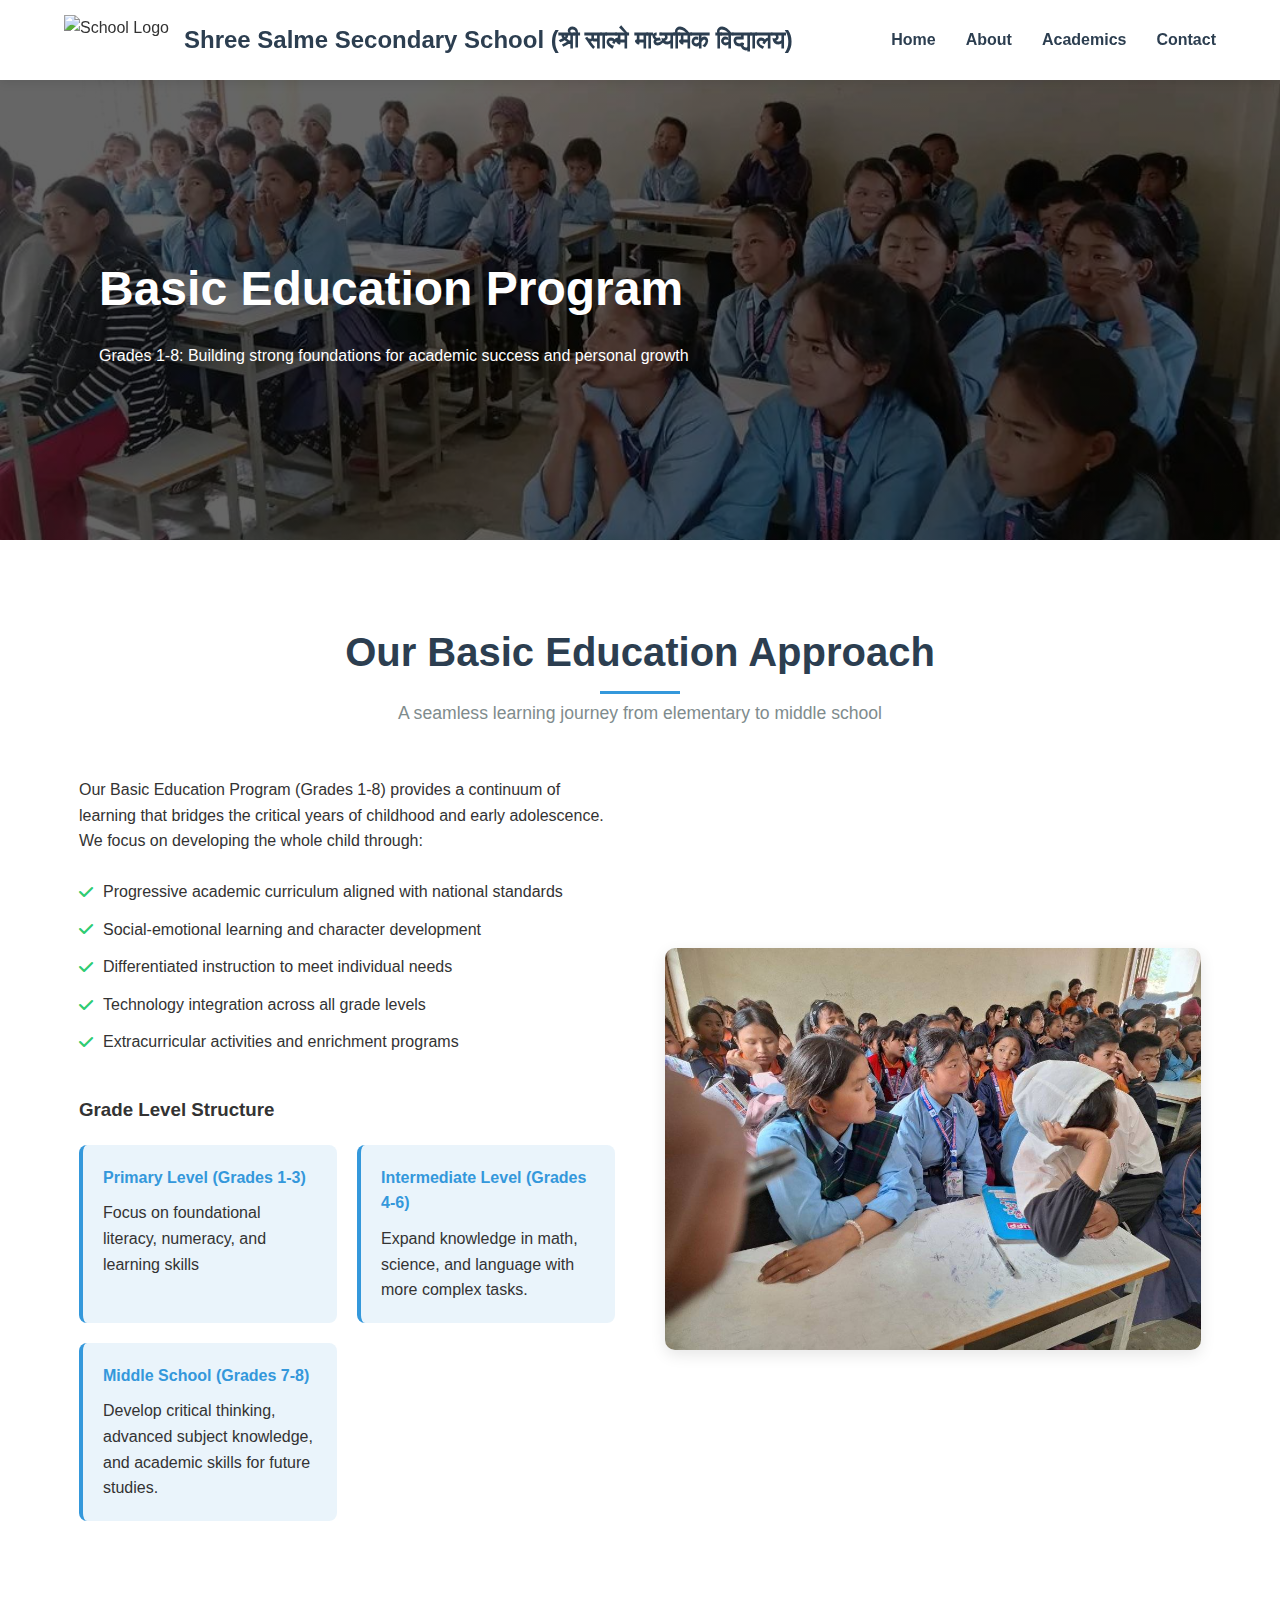
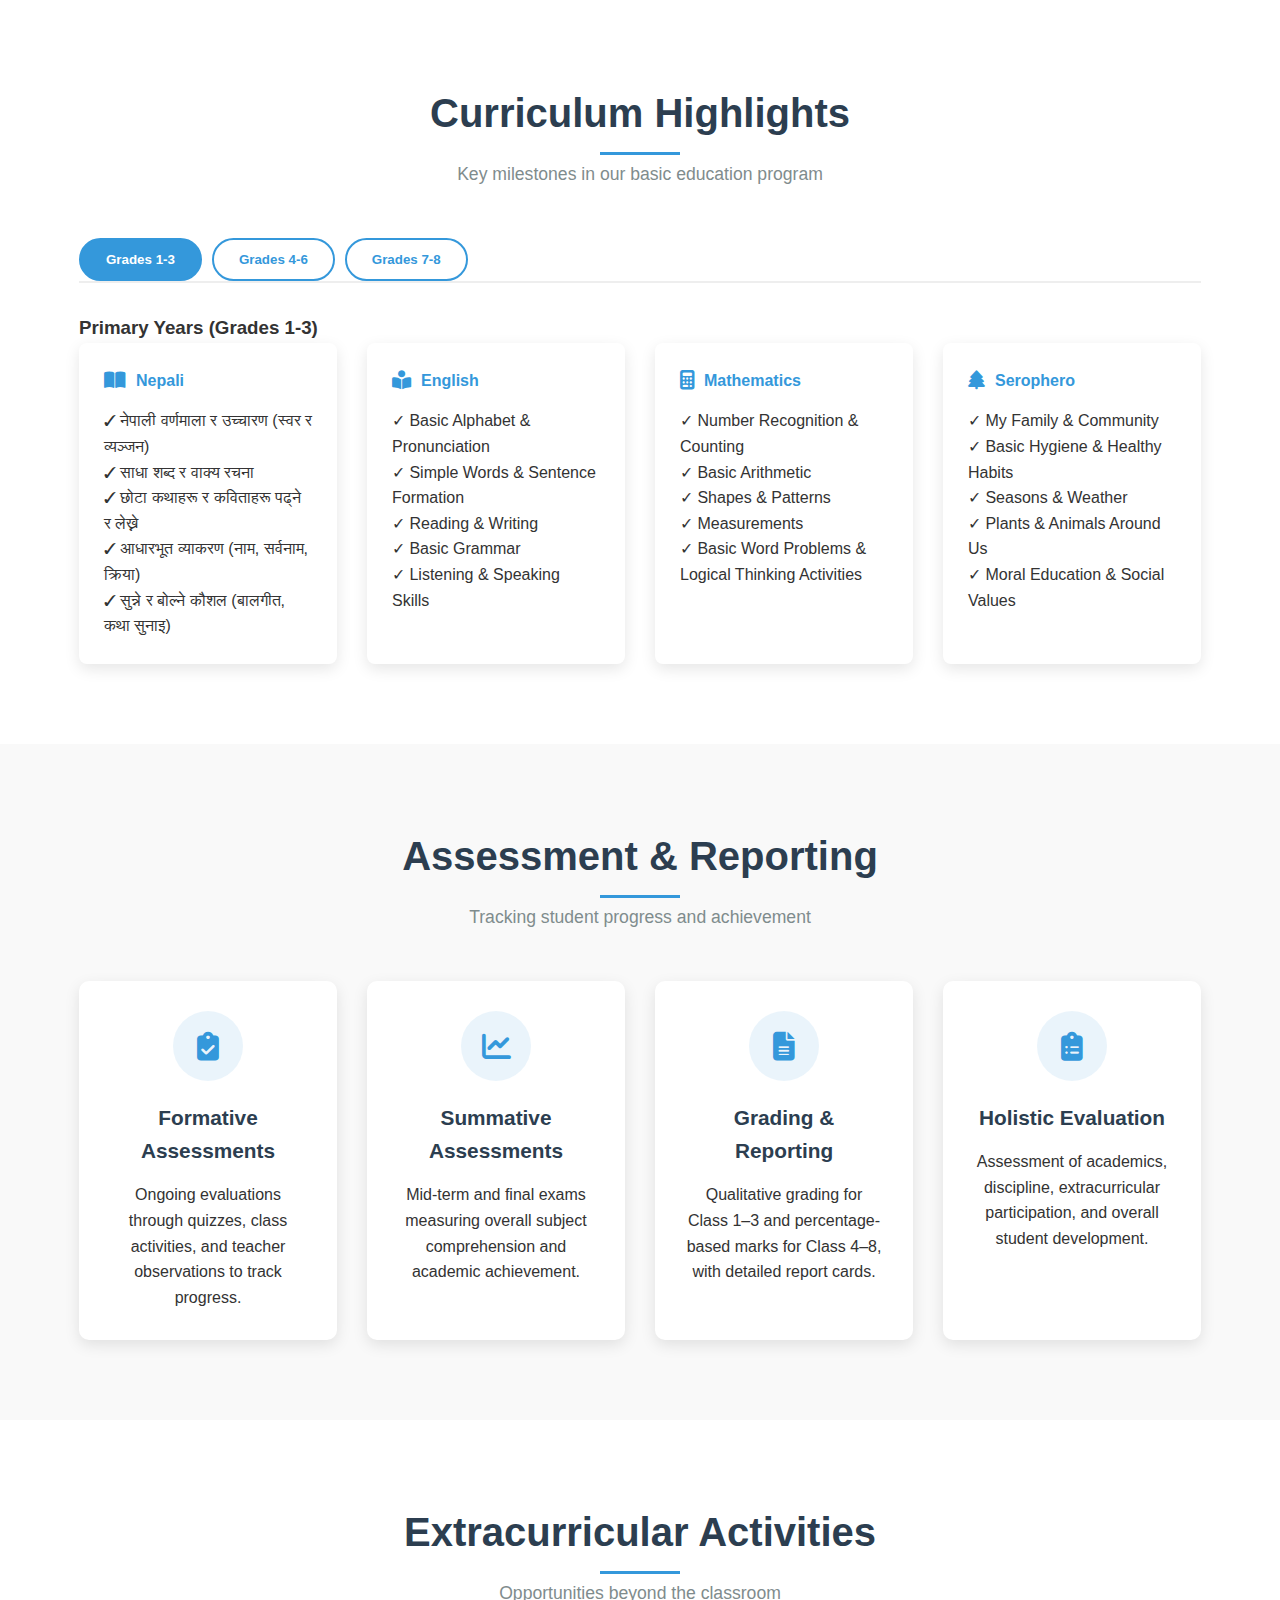
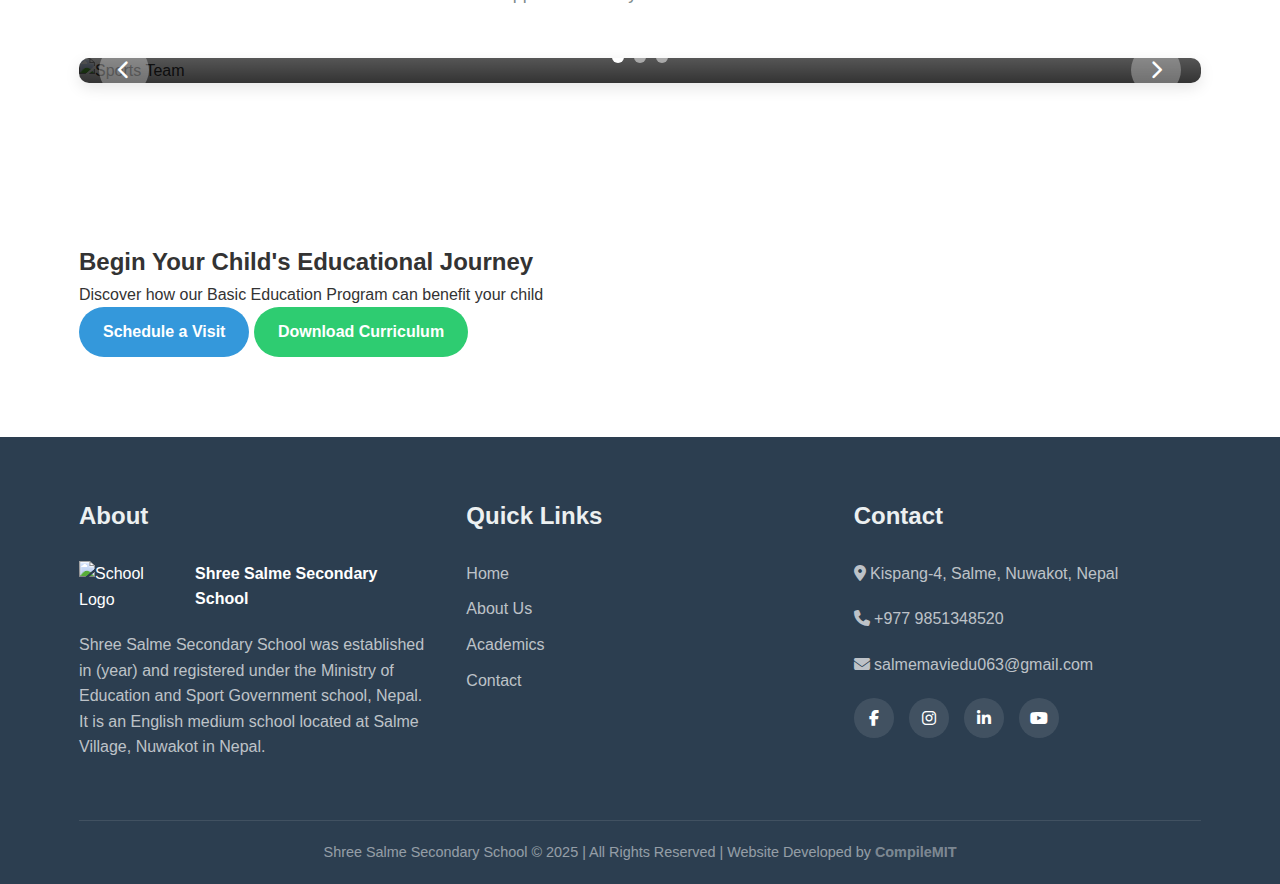
==== commit c833b632: "Add files via upload" ====
--- a/basicedu.html
+++ b/basicedu.html
@@ -35,7 +35,7 @@
     </header>
 
     <!-- Hero Section -->
-    <section class="program-hero" style="background: linear-gradient(rgba(0, 0, 0, 0.6), rgba(0, 0, 0, 0.6)), url('https://scontent.fktm2-2.fna.fbcdn.net/v/t39.30808-6/476207816_474247209084395_4661154231944522011_n.jpg?_nc_cat=100&ccb=1-7&_nc_sid=833d8c&_nc_eui2=AeEm-fC-kgv01TZ4G8z-7setlxFtkeXbpFSXEW2R5dukVNVQt0EQDt6ShNuAdPe1YqDVW2mf3R9G1Hrn7Qk3nKaS&_nc_ohc=Np47RzeSh88Q7kNvgEFlGc1&_nc_oc=AdnHaZGTuXYAYuhatx04XIdqFsavc0U7cr24R3VfPxmf81Wg2z1yAuR3AiRUYb8Y8--Z9V5l4AibQipH8yzp4jJ7&_nc_zt=23&_nc_ht=scontent.fktm2-2.fna&_nc_gid=anUDcznyyX_Me_DTD6TPjA&oh=00_AYFw53x8xoC4lR_qeYODWuTLDXrfJZUwAq3zdnU8c8LRHQ&oe=67E9A30D') no-repeat center center/cover;">
+    <section class="program-hero" style="background: linear-gradient(rgba(0, 0, 0, 0.6), rgba(0, 0, 0, 0.6)), url('img/basic-education-cover.jpg') no-repeat center center/cover;">
         <div class="container">
             <div class="hero-content">
                 <h1>Basic Education Program</h1>
@@ -81,7 +81,7 @@
                     </div>
                 </div>
                 <div class="overview-image">
-                    <img src="https://scontent.fktm2-2.fna.fbcdn.net/v/t39.30808-6/476117673_474241535751629_5411918001454641810_n.jpg?_nc_cat=108&ccb=1-7&_nc_sid=833d8c&_nc_eui2=AeG2JhD6-UrvgKP9ly2orIIHR1ouj4EmuedHWi6PgSa555-mvLwczuDSzVyhsyxdX-fkPm4VBc5GSRKGkYmlqmVO&_nc_ohc=ffan6PSiZAwQ7kNvgGnm2aG&_nc_oc=AdmpG_rQQ-G6QlSFE6oqefa2lKOY7DaXyCSyR7PaTF5LvB4OHUkVgXVaze0aVitYvDpvBzMrIowdDXwaEeLOy0uf&_nc_zt=23&_nc_ht=scontent.fktm2-2.fna&_nc_gid=xvKbypc39CF4V3CEiZQCuw&oh=00_AYEXHySz24rFdGEiq4tSRZZdCgEpnMcCRG9X80Bh_OZR-g&oe=67E9BDC2" alt="Students in classroom">
+                    <img src="img/students-in-classroom.jpg" alt="Students in classroom">
                 </div>
             </div>
         </div>
--- a/styles.css
+++ b/styles.css
@@ -224,7 +224,7 @@
     height: 100vh;
     min-height: 700px;
     background: linear-gradient(rgba(0, 0, 0, 0.6), rgba(0, 0, 0, 0.6)), 
-                url('https://scontent.fktm7-1.fna.fbcdn.net/v/t39.30808-6/441971403_297186563457128_5827421614744069416_n.jpg?_nc_cat=110&ccb=1-7&_nc_sid=6ee11a&_nc_eui2=AeES81SlehxdvLzfcluOvmK4r4sfNW5-75ivix81bn7vmMshgDEnS-efV9PZJy_vGwgjcy7KdUnAk-dHgUvOoio8&_nc_ohc=nd-Zs09zlzUQ7kNvgHcdD2n&_nc_oc=AdluxNvFMGRqqG4Z5VLiTzTkL4f1KlPKjK3G7DDQGF82vB6oeIeQqQypTCihy9yWngk&_nc_zt=23&_nc_ht=scontent.fktm7-1.fna&_nc_gid=xxDjclhF_h6AqP9k3PsJPw&oh=00_AYEUC-PKn293JpobmYdqCrk6xJfchb6HbkKY0rcb8mxflA&oe=67E8AF60') no-repeat center center/cover;
+                url('img/home-cover.jpg') no-repeat center center/cover;
     color: var(--white);
     display: flex;
     align-items: center;
